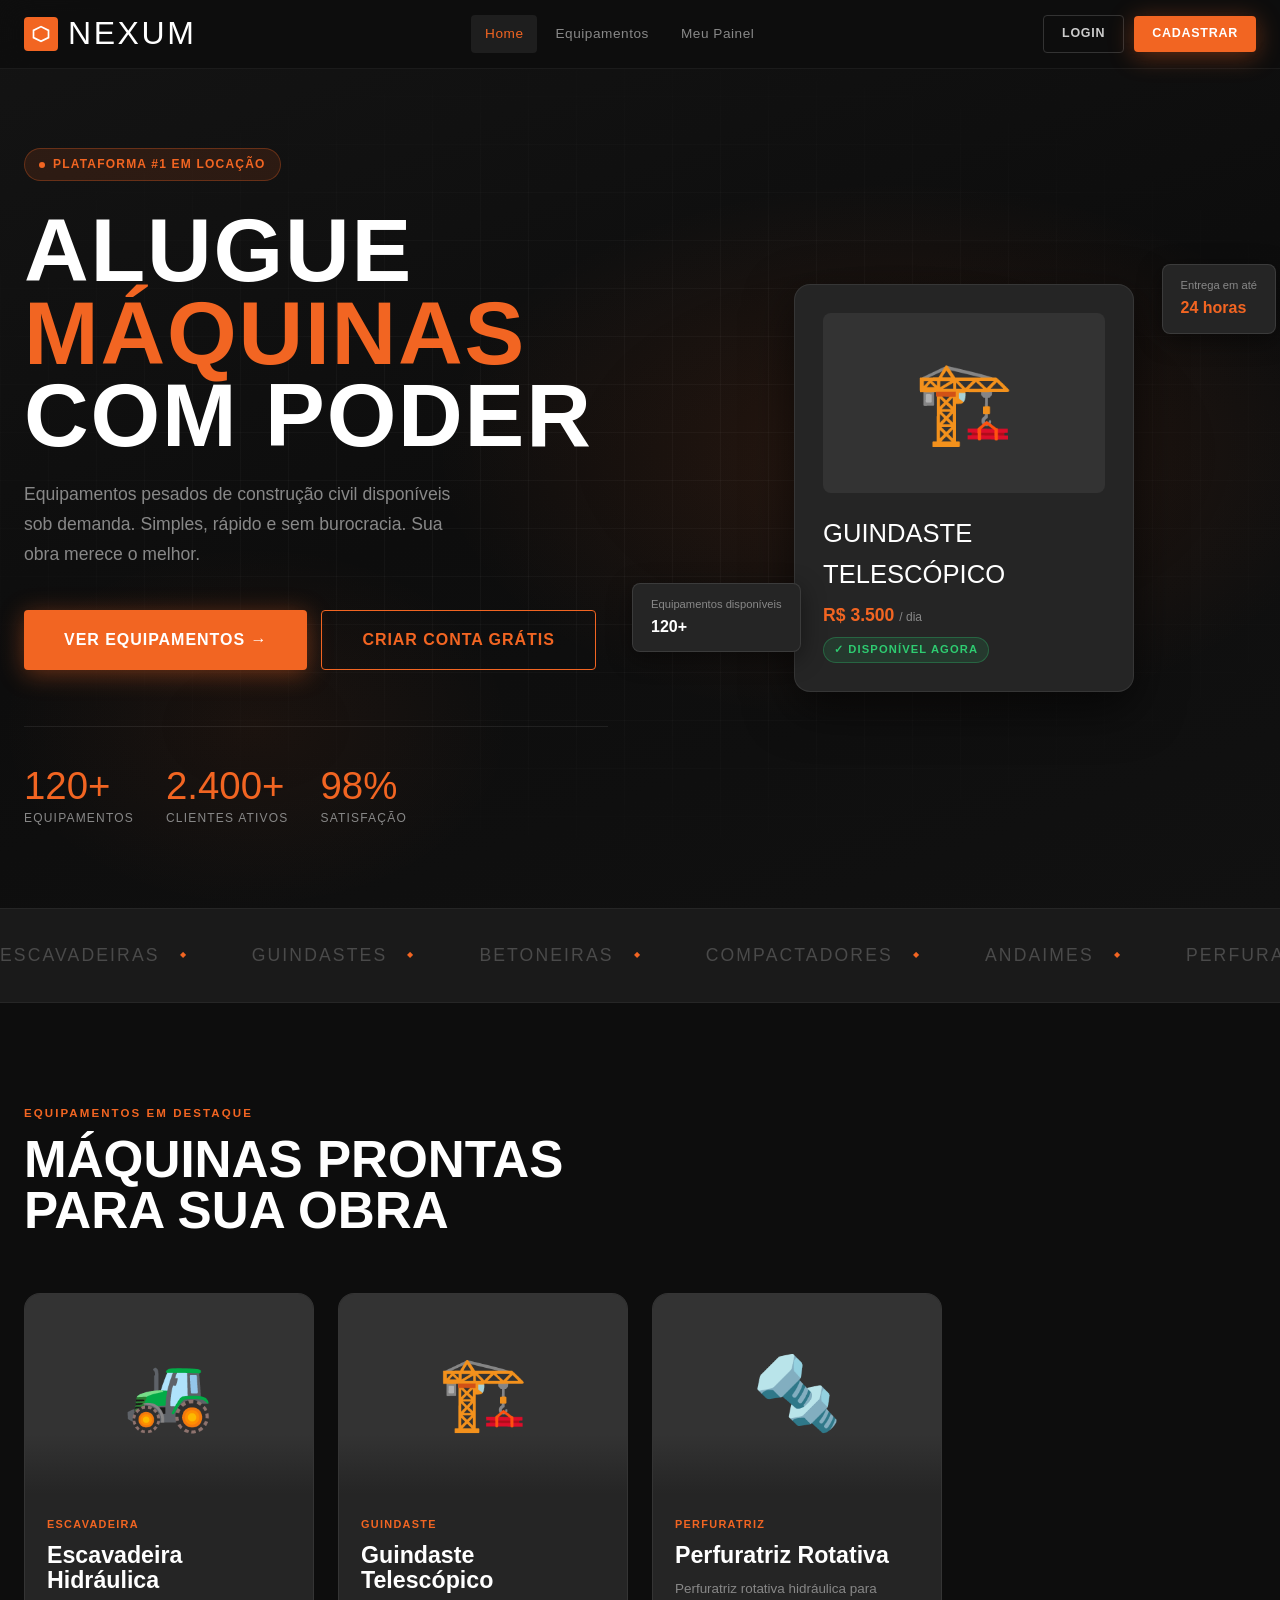
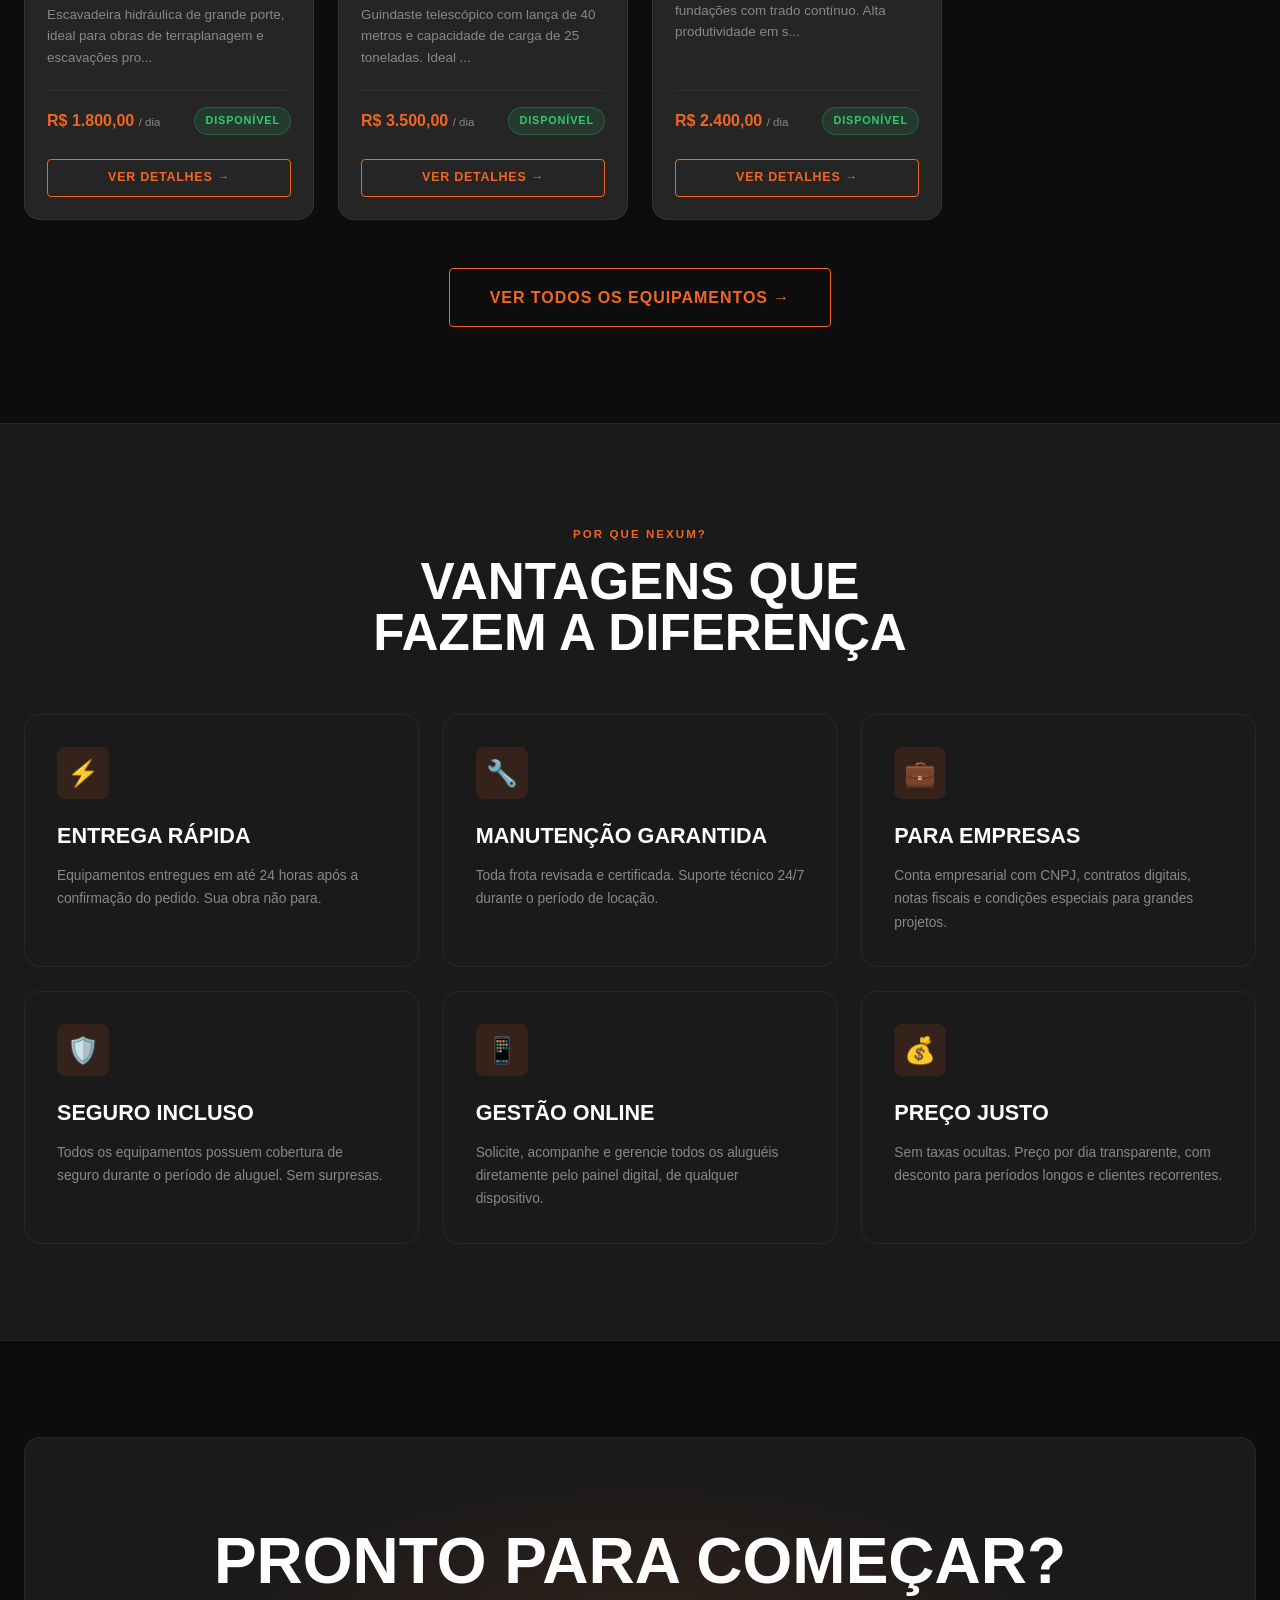
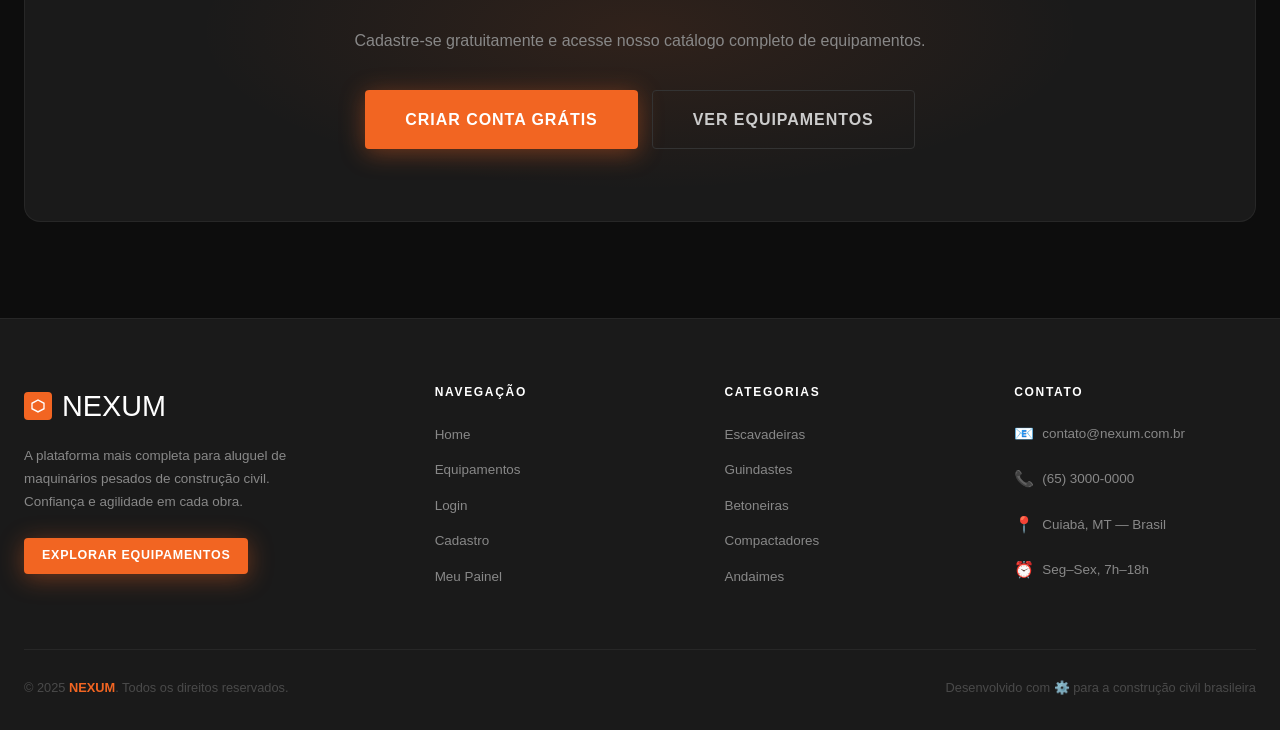
==== index.html @ 3ab2cbad "Primeiro commit" ====
<!DOCTYPE html>
<html lang="pt-BR">
<head>
  <meta charset="UTF-8" />
  <meta name="viewport" content="width=device-width, initial-scale=1.0" />
  <title>Nexum — Aluguel de Maquinários para Construção</title>
  <meta name="description" content="Alugue os melhores equipamentos para construção civil com facilidade e segurança. Escavadeiras, guindastes, betoneiras e muito mais." />
  <link rel="stylesheet" href="style.css" />
  <link rel="icon" href="data:image/svg+xml,<svg xmlns='http://www.w3.org/2000/svg' viewBox='0 0 100 100'><text y='.9em' font-size='90'>⚙️</text></svg>" />
</head>
<body>

  <!-- LOADING -->
  <div id="loading">
    <div class="loading-logo">NEXUM</div>
    <div class="loading-bar"><div class="loading-bar-fill"></div></div>
  </div>

  <!-- NAVBAR -->
  <nav id="navbar">
    <div class="container">
      <div class="nav-inner">
        <a href="index.html" class="nav-logo">
          <div class="logo-icon">
            <svg viewBox="0 0 24 24"><path d="M12 2L2 7v10l10 5 10-5V7L12 2zm0 2.18L20 8.5v7l-8 4-8-4v-7l8-4.32z"/></svg>
          </div>
          NEXUM
        </a>

        <div class="nav-links">
          <a href="index.html" class="active">Home</a>
          <a href="equipamentos.html">Equipamentos</a>
          <a href="painel.html">Meu Painel</a>
        </div>

        <div class="nav-actions">
          <!-- Preenchido pelo JS -->
        </div>

        <button class="nav-hamburger" aria-label="Menu">
          <span></span><span></span><span></span>
        </button>
      </div>
    </div>

    <nav class="nav-mobile">
      <a href="index.html">Home</a>
      <a href="equipamentos.html">Equipamentos</a>
      <a href="painel.html">Meu Painel</a>
      <a href="login.html">Login</a>
      <a href="cadastro.html">Cadastrar</a>
    </nav>
  </nav>

  <!-- ══════════════ HERO ══════════════ -->
  <section class="hero">
    <div class="hero-bg"></div>
    <div class="container">
      <div class="hero-content">

        <div class="hero-text">
          <div class="hero-badge">
            <span class="dot"></span>
            Plataforma #1 em Locação
          </div>

          <h1 class="hero-title">
            ALUGUE
            <span class="accent">MÁQUINAS</span>
            COM PODER
          </h1>

          <p class="hero-sub">
            Equipamentos pesados de construção civil disponíveis sob demanda.
            Simples, rápido e sem burocracia. Sua obra merece o melhor.
          </p>

          <div class="hero-actions">
            <a href="equipamentos.html" class="btn btn-primary btn-lg">
              Ver Equipamentos →
            </a>
            <a href="cadastro.html" class="btn btn-outline btn-lg">
              Criar Conta Grátis
            </a>
          </div>

          <div class="hero-stats">
            <div class="hero-stat">
              <div class="num"><span data-count="120" data-suffix="+">0+</span></div>
              <div class="label">Equipamentos</div>
            </div>
            <div class="hero-stat">
              <div class="num"><span data-count="2400" data-suffix="+">0+</span></div>
              <div class="label">Clientes Ativos</div>
            </div>
            <div class="hero-stat">
              <div class="num"><span data-count="98" data-suffix="%">0%</span></div>
              <div class="label">Satisfação</div>
            </div>
          </div>
        </div>

        <!-- Card visual -->
        <div class="hero-visual">
          <div class="hero-machine-card">
            <div class="card-img">🏗️</div>
            <div class="card-name">GUINDASTE TELESCÓPICO</div>
            <div class="card-price">R$ 3.500 <span style="font-size:.75rem;color:var(--gray-400);font-weight:400">/ dia</span></div>
            <span class="card-badge">✓ Disponível Agora</span>
          </div>

          <div class="hero-float hero-float-1">
            <div class="float-label">Entrega em até</div>
            <div class="float-val orange">24 horas</div>
          </div>

          <div class="hero-float hero-float-2">
            <div class="float-label">Equipamentos disponíveis</div>
            <div class="float-val">120+</div>
          </div>
        </div>

      </div>
    </div>
  </section>

  <!-- ══════════════ MARQUEE ══════════════ -->
  <div class="marquee-section">
    <div class="marquee-track">
      <span class="marquee-item">ESCAVADEIRAS</span>
      <span class="marquee-item">GUINDASTES</span>
      <span class="marquee-item">BETONEIRAS</span>
      <span class="marquee-item">COMPACTADORES</span>
      <span class="marquee-item">ANDAIMES</span>
      <span class="marquee-item">PERFURATRIZ</span>
      <span class="marquee-item">MINICARREGADEIRAS</span>
      <span class="marquee-item">ROLO COMPACTADOR</span>
      <!-- Duplicado para loop contínuo -->
      <span class="marquee-item">ESCAVADEIRAS</span>
      <span class="marquee-item">GUINDASTES</span>
      <span class="marquee-item">BETONEIRAS</span>
      <span class="marquee-item">COMPACTADORES</span>
      <span class="marquee-item">ANDAIMES</span>
      <span class="marquee-item">PERFURATRIZ</span>
      <span class="marquee-item">MINICARREGADEIRAS</span>
      <span class="marquee-item">ROLO COMPACTADOR</span>
    </div>
  </div>

  <!-- ══════════════ DESTAQUES ══════════════ -->
  <section class="section">
    <div class="container">
      <div class="section-header reveal">
        <span class="section-label">Equipamentos em Destaque</span>
        <h2 class="section-title">MÁQUINAS PRONTAS <br>PARA SUA OBRA</h2>
      </div>

      <div class="equip-grid" id="destaque-grid">
        <!-- Preenchido pelo JS -->
      </div>

      <div style="text-align:center; margin-top:48px;" class="reveal">
        <a href="equipamentos.html" class="btn btn-outline btn-lg">
          Ver Todos os Equipamentos →
        </a>
      </div>
    </div>
  </section>

  <!-- ══════════════ FEATURES ══════════════ -->
  <section class="section" style="background:var(--gray-900); border-top:1px solid rgba(255,255,255,0.05); border-bottom:1px solid rgba(255,255,255,0.05);">
    <div class="container">
      <div class="section-header text-center reveal">
        <span class="section-label">Por que Nexum?</span>
        <h2 class="section-title">VANTAGENS QUE <br>FAZEM A DIFERENÇA</h2>
      </div>

      <div class="features-grid">
        <div class="feature-card reveal reveal-delay-1">
          <div class="feature-icon">⚡</div>
          <h3 class="feature-title">ENTREGA RÁPIDA</h3>
          <p class="feature-desc">Equipamentos entregues em até 24 horas após a confirmação do pedido. Sua obra não para.</p>
        </div>
        <div class="feature-card reveal reveal-delay-2">
          <div class="feature-icon">🔧</div>
          <h3 class="feature-title">MANUTENÇÃO GARANTIDA</h3>
          <p class="feature-desc">Toda frota revisada e certificada. Suporte técnico 24/7 durante o período de locação.</p>
        </div>
        <div class="feature-card reveal reveal-delay-3">
          <div class="feature-icon">💼</div>
          <h3 class="feature-title">PARA EMPRESAS</h3>
          <p class="feature-desc">Conta empresarial com CNPJ, contratos digitais, notas fiscais e condições especiais para grandes projetos.</p>
        </div>
        <div class="feature-card reveal reveal-delay-1">
          <div class="feature-icon">🛡️</div>
          <h3 class="feature-title">SEGURO INCLUSO</h3>
          <p class="feature-desc">Todos os equipamentos possuem cobertura de seguro durante o período de aluguel. Sem surpresas.</p>
        </div>
        <div class="feature-card reveal reveal-delay-2">
          <div class="feature-icon">📱</div>
          <h3 class="feature-title">GESTÃO ONLINE</h3>
          <p class="feature-desc">Solicite, acompanhe e gerencie todos os aluguéis diretamente pelo painel digital, de qualquer dispositivo.</p>
        </div>
        <div class="feature-card reveal reveal-delay-3">
          <div class="feature-icon">💰</div>
          <h3 class="feature-title">PREÇO JUSTO</h3>
          <p class="feature-desc">Sem taxas ocultas. Preço por dia transparente, com desconto para períodos longos e clientes recorrentes.</p>
        </div>
      </div>
    </div>
  </section>

  <!-- ══════════════ CTA ══════════════ -->
  <section class="section">
    <div class="container">
      <div class="cta-section reveal">
        <h2 class="cta-title">PRONTO PARA COMEÇAR?</h2>
        <p class="cta-sub">Cadastre-se gratuitamente e acesse nosso catálogo completo de equipamentos.</p>
        <div class="cta-actions">
          <a href="cadastro.html" class="btn btn-primary btn-lg">Criar Conta Grátis</a>
          <a href="equipamentos.html" class="btn btn-ghost btn-lg">Ver Equipamentos</a>
        </div>
      </div>
    </div>
  </section>

  <!-- ══════════════ FOOTER ══════════════ -->
  <footer>
    <div class="container">
      <div class="footer-grid">
        <div class="footer-brand">
          <div class="brand-logo">
            <div class="logo-icon" style="width:28px;height:28px;background:var(--orange);border-radius:4px;display:flex;align-items:center;justify-content:center;">
              <svg viewBox="0 0 24 24" style="width:16px;height:16px;fill:white;"><path d="M12 2L2 7v10l10 5 10-5V7L12 2zm0 2.18L20 8.5v7l-8 4-8-4v-7l8-4.32z"/></svg>
            </div>
            NEXUM
          </div>
          <p class="brand-desc">A plataforma mais completa para aluguel de maquinários pesados de construção civil. Confiança e agilidade em cada obra.</p>
          <a href="equipamentos.html" class="btn btn-primary btn-sm">Explorar Equipamentos</a>
        </div>

        <div class="footer-col">
          <h4>Navegação</h4>
          <ul>
            <li><a href="index.html">Home</a></li>
            <li><a href="equipamentos.html">Equipamentos</a></li>
            <li><a href="login.html">Login</a></li>
            <li><a href="cadastro.html">Cadastro</a></li>
            <li><a href="painel.html">Meu Painel</a></li>
          </ul>
        </div>

        <div class="footer-col">
          <h4>Categorias</h4>
          <ul>
            <li><a href="equipamentos.html?cat=escavadeira">Escavadeiras</a></li>
            <li><a href="equipamentos.html?cat=guindaste">Guindastes</a></li>
            <li><a href="equipamentos.html?cat=betoneira">Betoneiras</a></li>
            <li><a href="equipamentos.html?cat=compactador">Compactadores</a></li>
            <li><a href="equipamentos.html?cat=andaime">Andaimes</a></li>
          </ul>
        </div>

        <div class="footer-col">
          <h4>Contato</h4>
          <ul class="footer-contact">
            <li><span>📧</span> contato@nexum.com.br</li>
            <li><span>📞</span> (65) 3000-0000</li>
            <li><span>📍</span> Cuiabá, MT — Brasil</li>
            <li><span>⏰</span> Seg–Sex, 7h–18h</li>
          </ul>
        </div>
      </div>

      <div class="footer-bottom">
        <p class="footer-copy">
          © 2025 <strong>NEXUM</strong>. Todos os direitos reservados.
        </p>
        <p class="footer-copy">
          Desenvolvido com ⚙️ para a construção civil brasileira
        </p>
      </div>
    </div>
  </footer>

  <script src="script.js"></script>
</body>
</html>
---- style.css ----
/* ============================================
   NEXUM - Aluguel de Maquinários
   style.css - Estilos globais
   ============================================ */

/* ---------- VARIÁVEIS & RESET ---------- */
:root {
  --orange:    #F26522;
  --orange-dk: #C84E12;
  --orange-lt: #FF8C42;
  --black:     #0D0D0D;
  --gray-900:  #1A1A1A;
  --gray-800:  #252525;
  --gray-700:  #333333;
  --gray-600:  #4A4A4A;
  --gray-400:  #888888;
  --gray-200:  #CCCCCC;
  --gray-100:  #F0F0F0;
  --white:     #FFFFFF;
  --success:   #2ECC71;
  --error:     #E74C3C;

  --ff-display: 'Bebas Neue', 'Impact', sans-serif;
  --ff-body:    'DM Sans', 'Segoe UI', sans-serif;
  --ff-mono:    'DM Mono', monospace;

  --radius-sm:  4px;
  --radius-md:  8px;
  --radius-lg:  16px;

  --shadow-sm: 0 2px 8px rgba(0,0,0,0.3);
  --shadow-md: 0 6px 24px rgba(0,0,0,0.45);
  --shadow-lg: 0 16px 48px rgba(0,0,0,0.6);
  --shadow-orange: 0 4px 24px rgba(242,101,34,0.4);

  --transition: 0.25s cubic-bezier(0.4,0,0.2,1);
  --max-width: 1280px;
}

*, *::before, *::after { box-sizing: border-box; margin: 0; padding: 0; }

html { scroll-behavior: smooth; font-size: 16px; }

body {
  font-family: var(--ff-body);
  background: var(--black);
  color: var(--gray-200);
  line-height: 1.6;
  overflow-x: hidden;
}

/* Google Fonts via @import */
@import url('https://fonts.googleapis.com/css2?family=Bebas+Neue&family=DM+Sans:wght@300;400;500;600;700&family=DM+Mono:wght@400;500&display=swap');

a { color: inherit; text-decoration: none; }
img { max-width: 100%; display: block; }
button { cursor: pointer; border: none; background: none; font-family: var(--ff-body); }
input, select, textarea { font-family: var(--ff-body); }
ul { list-style: none; }

/* ---------- UTILITÁRIOS ---------- */
.container {
  width: 100%;
  max-width: var(--max-width);
  margin: 0 auto;
  padding: 0 24px;
}

.sr-only {
  position: absolute; width: 1px; height: 1px;
  padding: 0; margin: -1px; overflow: hidden;
  clip: rect(0,0,0,0); white-space: nowrap; border: 0;
}

.text-orange { color: var(--orange); }
.text-center { text-align: center; }
.mt-auto { margin-top: auto; }

/* ---------- TIPOGRAFIA ---------- */
.display-title {
  font-family: var(--ff-display);
  letter-spacing: 0.02em;
  line-height: 1;
}

.section-label {
  font-size: 0.72rem;
  font-weight: 600;
  letter-spacing: 0.18em;
  text-transform: uppercase;
  color: var(--orange);
}

/* ---------- BOTÕES ---------- */
.btn {
  display: inline-flex;
  align-items: center;
  gap: 8px;
  padding: 12px 28px;
  border-radius: var(--radius-sm);
  font-size: 0.875rem;
  font-weight: 600;
  letter-spacing: 0.06em;
  text-transform: uppercase;
  transition: var(--transition);
  white-space: nowrap;
  position: relative;
  overflow: hidden;
}

.btn::after {
  content: '';
  position: absolute;
  inset: 0;
  background: rgba(255,255,255,0.08);
  opacity: 0;
  transition: opacity var(--transition);
}

.btn:hover::after { opacity: 1; }

.btn-primary {
  background: var(--orange);
  color: var(--white);
  box-shadow: var(--shadow-orange);
}
.btn-primary:hover {
  background: var(--orange-lt);
  transform: translateY(-2px);
  box-shadow: 0 8px 32px rgba(242,101,34,0.55);
}
.btn-primary:active { transform: translateY(0); }

.btn-outline {
  border: 1.5px solid var(--orange);
  color: var(--orange);
  background: transparent;
}
.btn-outline:hover {
  background: rgba(242,101,34,0.12);
  transform: translateY(-2px);
}

.btn-ghost {
  color: var(--gray-200);
  border: 1.5px solid var(--gray-700);
}
.btn-ghost:hover { border-color: var(--gray-400); color: var(--white); }

.btn-sm { padding: 8px 18px; font-size: 0.78rem; }
.btn-lg { padding: 16px 40px; font-size: 1rem; }

.btn-full { width: 100%; justify-content: center; }

/* ---------- HEADER / NAVBAR ---------- */
#navbar {
  position: fixed;
  top: 0; left: 0; right: 0;
  z-index: 1000;
  background: rgba(13,13,13,0.85);
  backdrop-filter: blur(16px);
  -webkit-backdrop-filter: blur(16px);
  border-bottom: 1px solid rgba(255,255,255,0.06);
  transition: background var(--transition), box-shadow var(--transition);
}

#navbar.scrolled {
  background: rgba(13,13,13,0.97);
  box-shadow: 0 4px 32px rgba(0,0,0,0.6);
}

.nav-inner {
  display: flex;
  align-items: center;
  justify-content: space-between;
  height: 68px;
}

.nav-logo {
  display: flex;
  align-items: center;
  gap: 10px;
  font-family: var(--ff-display);
  font-size: 2rem;
  letter-spacing: 0.08em;
  color: var(--white);
}

.nav-logo .logo-icon {
  width: 34px;
  height: 34px;
  background: var(--orange);
  border-radius: 4px;
  display: flex;
  align-items: center;
  justify-content: center;
}

.nav-logo .logo-icon svg { width: 20px; height: 20px; fill: var(--white); }

.nav-links {
  display: flex;
  align-items: center;
  gap: 4px;
}

.nav-links a {
  padding: 8px 14px;
  border-radius: var(--radius-sm);
  font-size: 0.85rem;
  font-weight: 500;
  color: var(--gray-400);
  letter-spacing: 0.04em;
  transition: color var(--transition), background var(--transition);
}

.nav-links a:hover, .nav-links a.active {
  color: var(--white);
  background: rgba(255,255,255,0.07);
}

.nav-links a.active { color: var(--orange); }

.nav-actions {
  display: flex;
  align-items: center;
  gap: 10px;
}

.nav-user {
  display: flex;
  align-items: center;
  gap: 12px;
}

.nav-avatar {
  width: 36px;
  height: 36px;
  border-radius: 50%;
  background: var(--orange);
  color: var(--white);
  font-weight: 700;
  font-size: 0.85rem;
  display: flex;
  align-items: center;
  justify-content: center;
}

/* Hamburger */
.nav-hamburger {
  display: none;
  flex-direction: column;
  gap: 5px;
  padding: 8px;
  cursor: pointer;
  background: none;
  border: none;
}

.nav-hamburger span {
  display: block;
  width: 24px;
  height: 2px;
  background: var(--white);
  border-radius: 2px;
  transition: var(--transition);
}

.nav-hamburger.open span:nth-child(1) { transform: translateY(7px) rotate(45deg); }
.nav-hamburger.open span:nth-child(2) { opacity: 0; }
.nav-hamburger.open span:nth-child(3) { transform: translateY(-7px) rotate(-45deg); }

/* Mobile menu */
.nav-mobile {
  display: none;
  flex-direction: column;
  background: var(--gray-900);
  border-top: 1px solid rgba(255,255,255,0.06);
  padding: 16px 24px;
  gap: 4px;
}

.nav-mobile.open { display: flex; }
.nav-mobile a { padding: 12px 0; font-size: 1rem; color: var(--gray-200); border-bottom: 1px solid rgba(255,255,255,0.05); }
.nav-mobile a:last-child { border-bottom: none; }

/* ---------- HERO / BANNER ---------- */
.hero {
  min-height: 100vh;
  display: flex;
  align-items: center;
  position: relative;
  overflow: hidden;
  padding-top: 68px;
}

.hero-bg {
  position: absolute;
  inset: 0;
  background:
    radial-gradient(ellipse 60% 50% at 70% 50%, rgba(242,101,34,0.12) 0%, transparent 60%),
    radial-gradient(ellipse 40% 40% at 20% 80%, rgba(242,101,34,0.06) 0%, transparent 50%),
    linear-gradient(160deg, #141414 0%, #0D0D0D 50%, #111111 100%);
}

/* Grid texture */
.hero-bg::before {
  content: '';
  position: absolute;
  inset: 0;
  background-image:
    linear-gradient(rgba(255,255,255,0.03) 1px, transparent 1px),
    linear-gradient(90deg, rgba(255,255,255,0.03) 1px, transparent 1px);
  background-size: 48px 48px;
  mask-image: radial-gradient(ellipse 80% 60% at 50% 50%, black 30%, transparent 80%);
}

.hero-content {
  position: relative;
  z-index: 1;
  display: grid;
  grid-template-columns: 1fr 1fr;
  gap: 64px;
  align-items: center;
  padding: 80px 0;
}

.hero-text { }

.hero-badge {
  display: inline-flex;
  align-items: center;
  gap: 8px;
  background: rgba(242,101,34,0.12);
  border: 1px solid rgba(242,101,34,0.3);
  border-radius: 100px;
  padding: 6px 14px;
  font-size: 0.75rem;
  font-weight: 600;
  color: var(--orange);
  letter-spacing: 0.1em;
  text-transform: uppercase;
  margin-bottom: 28px;
  animation: fadeInUp 0.6s ease both;
}

.hero-badge .dot {
  width: 6px; height: 6px;
  border-radius: 50%;
  background: var(--orange);
  animation: pulse 2s ease-in-out infinite;
}

@keyframes pulse {
  0%, 100% { opacity: 1; transform: scale(1); }
  50% { opacity: 0.5; transform: scale(1.3); }
}

.hero-title {
  font-family: var(--ff-display);
  font-size: clamp(3.5rem, 7vw, 6.5rem);
  line-height: 0.92;
  letter-spacing: 0.02em;
  color: var(--white);
  margin-bottom: 24px;
  animation: fadeInUp 0.6s 0.1s ease both;
}

.hero-title .accent {
  color: var(--orange);
  display: block;
}

.hero-sub {
  font-size: 1.1rem;
  color: var(--gray-400);
  max-width: 440px;
  margin-bottom: 40px;
  line-height: 1.7;
  animation: fadeInUp 0.6s 0.2s ease both;
}

.hero-actions {
  display: flex;
  gap: 14px;
  flex-wrap: wrap;
  animation: fadeInUp 0.6s 0.3s ease both;
}

.hero-stats {
  display: flex;
  gap: 32px;
  margin-top: 56px;
  padding-top: 40px;
  border-top: 1px solid rgba(255,255,255,0.08);
  animation: fadeInUp 0.6s 0.4s ease both;
}

.hero-stat .num {
  font-family: var(--ff-display);
  font-size: 2.4rem;
  color: var(--white);
  line-height: 1;
}

.hero-stat .num span { color: var(--orange); }

.hero-stat .label {
  font-size: 0.75rem;
  color: var(--gray-400);
  text-transform: uppercase;
  letter-spacing: 0.1em;
  margin-top: 4px;
}

/* Hero visual */
.hero-visual {
  position: relative;
  display: flex;
  align-items: center;
  justify-content: center;
  animation: fadeInRight 0.8s 0.2s ease both;
}

.hero-machine-card {
  background: var(--gray-800);
  border: 1px solid rgba(255,255,255,0.08);
  border-radius: var(--radius-lg);
  padding: 28px;
  width: 340px;
  box-shadow: var(--shadow-lg);
  position: relative;
  z-index: 2;
}

.hero-machine-card .card-img {
  width: 100%;
  height: 180px;
  object-fit: cover;
  border-radius: var(--radius-md);
  background: var(--gray-700);
  display: flex;
  align-items: center;
  justify-content: center;
  font-size: 5rem;
  margin-bottom: 20px;
  overflow: hidden;
}

.hero-machine-card .card-name {
  font-family: var(--ff-display);
  font-size: 1.6rem;
  color: var(--white);
  margin-bottom: 6px;
}

.hero-machine-card .card-price {
  font-size: 1.1rem;
  color: var(--orange);
  font-weight: 700;
}

.hero-machine-card .card-badge {
  display: inline-block;
  background: rgba(46,204,113,0.12);
  color: var(--success);
  border: 1px solid rgba(46,204,113,0.3);
  font-size: 0.7rem;
  font-weight: 600;
  padding: 3px 10px;
  border-radius: 100px;
  text-transform: uppercase;
  letter-spacing: 0.1em;
  margin-top: 8px;
}

/* Floating badges */
.hero-float {
  position: absolute;
  background: var(--gray-800);
  border: 1px solid rgba(255,255,255,0.1);
  border-radius: var(--radius-md);
  padding: 12px 18px;
  box-shadow: var(--shadow-md);
  z-index: 3;
}

.hero-float-1 {
  top: -20px;
  right: -20px;
  animation: float1 3s ease-in-out infinite;
}

.hero-float-2 {
  bottom: 40px;
  left: -40px;
  animation: float2 3.5s ease-in-out infinite;
}

.hero-float .float-label { font-size: 0.7rem; color: var(--gray-400); }
.hero-float .float-val { font-size: 1rem; font-weight: 700; color: var(--white); }
.hero-float .float-val.orange { color: var(--orange); }

@keyframes float1 {
  0%, 100% { transform: translateY(0); }
  50% { transform: translateY(-10px); }
}

@keyframes float2 {
  0%, 100% { transform: translateY(0); }
  50% { transform: translateY(8px); }
}

/* ---------- SEÇÕES GERAIS ---------- */
.section {
  padding: 96px 0;
}

.section-header {
  margin-bottom: 56px;
}

.section-title {
  font-family: var(--ff-display);
  font-size: clamp(2.4rem, 4vw, 3.6rem);
  color: var(--white);
  margin-top: 10px;
  line-height: 1;
}

/* ---------- CARDS DE EQUIPAMENTO ---------- */
.equip-grid {
  display: grid;
  grid-template-columns: repeat(auto-fill, minmax(280px, 1fr));
  gap: 24px;
}

.equip-card {
  background: var(--gray-800);
  border: 1px solid rgba(255,255,255,0.07);
  border-radius: var(--radius-lg);
  overflow: hidden;
  transition: transform var(--transition), box-shadow var(--transition), border-color var(--transition);
  display: flex;
  flex-direction: column;
  animation: fadeInUp 0.5s ease both;
}

.equip-card:hover {
  transform: translateY(-6px);
  box-shadow: 0 20px 48px rgba(0,0,0,0.5), 0 0 0 1px rgba(242,101,34,0.2);
  border-color: rgba(242,101,34,0.25);
}

.equip-card-img {
  width: 100%;
  height: 200px;
  background: var(--gray-700);
  display: flex;
  align-items: center;
  justify-content: center;
  font-size: 4.5rem;
  position: relative;
  overflow: hidden;
}

.equip-card-img::after {
  content: '';
  position: absolute;
  bottom: 0; left: 0; right: 0;
  height: 60px;
  background: linear-gradient(transparent, var(--gray-800));
}

.equip-card-body {
  padding: 22px;
  flex: 1;
  display: flex;
  flex-direction: column;
  gap: 10px;
}

.equip-card-category {
  font-size: 0.68rem;
  font-weight: 600;
  color: var(--orange);
  text-transform: uppercase;
  letter-spacing: 0.12em;
}

.equip-card-name {
  font-family: var(--ff-display);
  font-size: 1.45rem;
  color: var(--white);
  line-height: 1.1;
}

.equip-card-desc {
  font-size: 0.84rem;
  color: var(--gray-400);
  line-height: 1.6;
  flex: 1;
}

.equip-card-footer {
  display: flex;
  align-items: center;
  justify-content: space-between;
  margin-top: 12px;
  padding-top: 16px;
  border-top: 1px solid rgba(255,255,255,0.06);
}

.equip-card-price {
  font-size: 1rem;
  font-weight: 700;
  color: var(--orange);
}

.equip-card-price small {
  font-size: 0.72rem;
  color: var(--gray-400);
  font-weight: 400;
}

.status-badge {
  font-size: 0.68rem;
  font-weight: 600;
  padding: 4px 10px;
  border-radius: 100px;
  text-transform: uppercase;
  letter-spacing: 0.08em;
}

.status-available {
  background: rgba(46,204,113,0.12);
  color: var(--success);
  border: 1px solid rgba(46,204,113,0.25);
}

.status-unavailable {
  background: rgba(231,76,60,0.12);
  color: var(--error);
  border: 1px solid rgba(231,76,60,0.25);
}

/* ---------- FILTROS ---------- */
.filters {
  display: flex;
  gap: 10px;
  flex-wrap: wrap;
  margin-bottom: 40px;
}

.filter-btn {
  padding: 8px 18px;
  border-radius: 100px;
  font-size: 0.8rem;
  font-weight: 500;
  border: 1.5px solid rgba(255,255,255,0.1);
  color: var(--gray-400);
  background: transparent;
  transition: var(--transition);
  letter-spacing: 0.05em;
}

.filter-btn:hover { border-color: var(--orange); color: var(--orange); }
.filter-btn.active {
  background: var(--orange);
  border-color: var(--orange);
  color: var(--white);
}

/* ---------- BUSCA ---------- */
.search-bar {
  display: flex;
  gap: 12px;
  margin-bottom: 32px;
}

.search-input {
  flex: 1;
  background: var(--gray-800);
  border: 1.5px solid rgba(255,255,255,0.08);
  border-radius: var(--radius-sm);
  padding: 12px 18px;
  color: var(--white);
  font-size: 0.9rem;
  transition: border-color var(--transition);
  outline: none;
}

.search-input::placeholder { color: var(--gray-600); }
.search-input:focus { border-color: var(--orange); }

/* ---------- FORMS ---------- */
.form-page {
  min-height: 100vh;
  display: flex;
  align-items: center;
  justify-content: center;
  padding: 100px 24px 60px;
  position: relative;
}

.form-page::before {
  content: '';
  position: fixed;
  inset: 0;
  background:
    radial-gradient(ellipse 50% 60% at 10% 50%, rgba(242,101,34,0.08) 0%, transparent 55%),
    linear-gradient(160deg, #111 0%, #0D0D0D 100%);
}

.form-box {
  background: var(--gray-900);
  border: 1px solid rgba(255,255,255,0.07);
  border-radius: var(--radius-lg);
  padding: 48px 40px;
  width: 100%;
  max-width: 480px;
  position: relative;
  z-index: 1;
  box-shadow: var(--shadow-lg);
}

.form-box-wide { max-width: 600px; }

.form-logo {
  display: flex;
  align-items: center;
  gap: 10px;
  font-family: var(--ff-display);
  font-size: 1.8rem;
  color: var(--white);
  margin-bottom: 32px;
  justify-content: center;
}

.form-logo .logo-icon {
  width: 32px; height: 32px;
  background: var(--orange);
  border-radius: 4px;
  display: flex;
  align-items: center;
  justify-content: center;
}

.form-title {
  font-family: var(--ff-display);
  font-size: 2.2rem;
  color: var(--white);
  margin-bottom: 8px;
}

.form-sub {
  font-size: 0.88rem;
  color: var(--gray-400);
  margin-bottom: 32px;
}

/* Tabs para tipo de usuário */
.form-tabs {
  display: flex;
  background: var(--gray-800);
  border-radius: var(--radius-sm);
  padding: 4px;
  margin-bottom: 32px;
}

.form-tab {
  flex: 1;
  padding: 10px;
  text-align: center;
  font-size: 0.82rem;
  font-weight: 600;
  color: var(--gray-400);
  border-radius: calc(var(--radius-sm) - 2px);
  transition: var(--transition);
  text-transform: uppercase;
  letter-spacing: 0.06em;
}

.form-tab.active {
  background: var(--orange);
  color: var(--white);
}

.form-tab:hover:not(.active) { color: var(--white); }

/* Campos */
.form-group {
  margin-bottom: 20px;
}

.form-row {
  display: grid;
  grid-template-columns: 1fr 1fr;
  gap: 16px;
}

.form-label {
  display: block;
  font-size: 0.78rem;
  font-weight: 600;
  color: var(--gray-400);
  text-transform: uppercase;
  letter-spacing: 0.1em;
  margin-bottom: 8px;
}

.form-input {
  width: 100%;
  background: var(--gray-800);
  border: 1.5px solid rgba(255,255,255,0.08);
  border-radius: var(--radius-sm);
  padding: 13px 16px;
  color: var(--white);
  font-size: 0.9rem;
  transition: border-color var(--transition), box-shadow var(--transition);
  outline: none;
}

.form-input::placeholder { color: var(--gray-600); }

.form-input:focus {
  border-color: var(--orange);
  box-shadow: 0 0 0 3px rgba(242,101,34,0.12);
}

.form-input.error { border-color: var(--error); }
.form-input.success { border-color: var(--success); }

.form-error {
  font-size: 0.75rem;
  color: var(--error);
  margin-top: 6px;
  display: none;
}

.form-error.show { display: block; }

.form-footer-text {
  text-align: center;
  font-size: 0.84rem;
  color: var(--gray-400);
  margin-top: 24px;
}

.form-footer-text a { color: var(--orange); font-weight: 600; }
.form-footer-text a:hover { text-decoration: underline; }

/* ---------- ALERT / TOAST ---------- */
.alert {
  padding: 14px 18px;
  border-radius: var(--radius-sm);
  font-size: 0.86rem;
  font-weight: 500;
  margin-bottom: 20px;
  display: none;
  align-items: center;
  gap: 10px;
}

.alert.show { display: flex; }
.alert-success { background: rgba(46,204,113,0.12); border: 1px solid rgba(46,204,113,0.3); color: var(--success); }
.alert-error { background: rgba(231,76,60,0.12); border: 1px solid rgba(231,76,60,0.3); color: var(--error); }

.toast-container {
  position: fixed;
  bottom: 24px;
  right: 24px;
  z-index: 9999;
  display: flex;
  flex-direction: column;
  gap: 10px;
}

.toast {
  background: var(--gray-800);
  border-left: 3px solid var(--orange);
  border-radius: var(--radius-sm);
  padding: 14px 20px;
  font-size: 0.86rem;
  color: var(--white);
  box-shadow: var(--shadow-md);
  animation: slideInRight 0.3s ease both;
  max-width: 320px;
}

.toast.success { border-color: var(--success); }
.toast.error { border-color: var(--error); }

@keyframes slideInRight {
  from { transform: translateX(120%); opacity: 0; }
  to { transform: translateX(0); opacity: 1; }
}

/* ---------- PÁGINA DETALHES ---------- */
.detail-page { padding-top: 120px; }

.detail-grid {
  display: grid;
  grid-template-columns: 1fr 1.1fr;
  gap: 64px;
  align-items: start;
}

.detail-img {
  width: 100%;
  aspect-ratio: 4/3;
  background: var(--gray-800);
  border-radius: var(--radius-lg);
  display: flex;
  align-items: center;
  justify-content: center;
  font-size: 8rem;
  border: 1px solid rgba(255,255,255,0.07);
  overflow: hidden;
}

.detail-info { }

.detail-category {
  font-size: 0.72rem;
  font-weight: 600;
  color: var(--orange);
  text-transform: uppercase;
  letter-spacing: 0.14em;
  margin-bottom: 12px;
}

.detail-name {
  font-family: var(--ff-display);
  font-size: clamp(2.2rem, 4vw, 3.2rem);
  color: var(--white);
  line-height: 1;
  margin-bottom: 20px;
}

.detail-price {
  font-size: 2.2rem;
  font-weight: 800;
  color: var(--orange);
  margin-bottom: 6px;
}

.detail-price small { font-size: 1rem; color: var(--gray-400); font-weight: 400; }

.detail-specs {
  display: grid;
  grid-template-columns: 1fr 1fr;
  gap: 14px;
  margin: 28px 0;
}

.spec-item {
  background: var(--gray-800);
  border: 1px solid rgba(255,255,255,0.06);
  border-radius: var(--radius-md);
  padding: 16px;
}

.spec-item .spec-label { font-size: 0.7rem; color: var(--gray-400); text-transform: uppercase; letter-spacing: 0.1em; }
.spec-item .spec-val { font-size: 1rem; font-weight: 600; color: var(--white); margin-top: 4px; }

.detail-desc {
  color: var(--gray-400);
  line-height: 1.75;
  margin-bottom: 28px;
  font-size: 0.95rem;
}

.detail-actions { display: flex; gap: 14px; flex-wrap: wrap; }

/* ---------- PAINEL DO USUÁRIO ---------- */
.dashboard-page { padding-top: 100px; }

.dashboard-grid {
  display: grid;
  grid-template-columns: 260px 1fr;
  gap: 32px;
  align-items: start;
}

.dashboard-sidebar {
  background: var(--gray-900);
  border: 1px solid rgba(255,255,255,0.07);
  border-radius: var(--radius-lg);
  padding: 28px;
  position: sticky;
  top: 90px;
}

.dash-avatar {
  width: 64px; height: 64px;
  border-radius: 50%;
  background: var(--orange);
  color: var(--white);
  font-size: 1.5rem;
  font-weight: 700;
  display: flex;
  align-items: center;
  justify-content: center;
  margin-bottom: 16px;
}

.dash-name { font-size: 1.1rem; font-weight: 700; color: var(--white); margin-bottom: 4px; }
.dash-email { font-size: 0.8rem; color: var(--gray-400); margin-bottom: 24px; }
.dash-type {
  display: inline-block;
  background: rgba(242,101,34,0.12);
  color: var(--orange);
  border: 1px solid rgba(242,101,34,0.25);
  font-size: 0.68rem;
  font-weight: 600;
  padding: 4px 10px;
  border-radius: 100px;
  text-transform: uppercase;
  letter-spacing: 0.1em;
  margin-bottom: 28px;
}

.dash-nav { display: flex; flex-direction: column; gap: 4px; }

.dash-nav-item {
  padding: 10px 14px;
  border-radius: var(--radius-sm);
  font-size: 0.85rem;
  color: var(--gray-400);
  cursor: pointer;
  transition: var(--transition);
  display: flex;
  align-items: center;
  gap: 10px;
}

.dash-nav-item:hover, .dash-nav-item.active {
  background: rgba(255,255,255,0.06);
  color: var(--white);
}

.dash-nav-item.active { color: var(--orange); }

.dashboard-main { }

.dash-section { display: none; }
.dash-section.active { display: block; }

.dash-section-title {
  font-family: var(--ff-display);
  font-size: 1.8rem;
  color: var(--white);
  margin-bottom: 24px;
}

.rental-card {
  background: var(--gray-800);
  border: 1px solid rgba(255,255,255,0.07);
  border-radius: var(--radius-md);
  padding: 20px;
  display: grid;
  grid-template-columns: 60px 1fr auto;
  gap: 16px;
  align-items: center;
  margin-bottom: 14px;
  transition: border-color var(--transition);
}

.rental-card:hover { border-color: rgba(242,101,34,0.2); }

.rental-icon {
  width: 56px; height: 56px;
  background: var(--gray-700);
  border-radius: var(--radius-sm);
  display: flex;
  align-items: center;
  justify-content: center;
  font-size: 1.8rem;
}

.rental-info .rental-name { font-size: 1rem; font-weight: 600; color: var(--white); margin-bottom: 4px; }
.rental-info .rental-dates { font-size: 0.78rem; color: var(--gray-400); }

.rental-status { text-align: right; }
.rental-price { font-size: 1rem; font-weight: 700; color: var(--orange); margin-bottom: 6px; }

.stats-grid {
  display: grid;
  grid-template-columns: repeat(3, 1fr);
  gap: 16px;
  margin-bottom: 32px;
}

.stat-card {
  background: var(--gray-800);
  border: 1px solid rgba(255,255,255,0.07);
  border-radius: var(--radius-md);
  padding: 22px;
}

.stat-card .stat-num {
  font-family: var(--ff-display);
  font-size: 2.2rem;
  color: var(--white);
  line-height: 1;
}

.stat-card .stat-num span { color: var(--orange); }
.stat-card .stat-label { font-size: 0.75rem; color: var(--gray-400); text-transform: uppercase; letter-spacing: 0.1em; margin-top: 6px; }

/* ---------- FEATURES SECTION ---------- */
.features-grid {
  display: grid;
  grid-template-columns: repeat(3, 1fr);
  gap: 24px;
}

.feature-card {
  background: var(--gray-900);
  border: 1px solid rgba(255,255,255,0.06);
  border-radius: var(--radius-lg);
  padding: 32px;
  transition: border-color var(--transition), transform var(--transition);
}

.feature-card:hover {
  border-color: rgba(242,101,34,0.3);
  transform: translateY(-4px);
}

.feature-icon {
  width: 52px; height: 52px;
  background: rgba(242,101,34,0.12);
  border-radius: var(--radius-md);
  display: flex;
  align-items: center;
  justify-content: center;
  font-size: 1.6rem;
  margin-bottom: 20px;
}

.feature-title {
  font-family: var(--ff-display);
  font-size: 1.35rem;
  color: var(--white);
  margin-bottom: 10px;
}

.feature-desc {
  font-size: 0.86rem;
  color: var(--gray-400);
  line-height: 1.7;
}

/* ---------- MARQUEE ---------- */
.marquee-section {
  padding: 32px 0;
  background: var(--gray-900);
  border-top: 1px solid rgba(255,255,255,0.05);
  border-bottom: 1px solid rgba(255,255,255,0.05);
  overflow: hidden;
}

.marquee-track {
  display: flex;
  gap: 64px;
  animation: marquee 20s linear infinite;
  white-space: nowrap;
}

.marquee-item {
  font-family: var(--ff-display);
  font-size: 1.1rem;
  color: var(--gray-600);
  letter-spacing: 0.12em;
  display: flex;
  align-items: center;
  gap: 20px;
  flex-shrink: 0;
}

.marquee-item::after {
  content: '◆';
  color: var(--orange);
  font-size: 0.5rem;
}

@keyframes marquee {
  from { transform: translateX(0); }
  to { transform: translateX(-50%); }
}

/* ---------- CTA SECTION ---------- */
.cta-section {
  background: var(--gray-900);
  border: 1px solid rgba(255,255,255,0.06);
  border-radius: var(--radius-lg);
  padding: 72px 64px;
  text-align: center;
  position: relative;
  overflow: hidden;
}

.cta-section::before {
  content: '';
  position: absolute;
  inset: 0;
  background: radial-gradient(ellipse 60% 70% at 50% 50%, rgba(242,101,34,0.1) 0%, transparent 60%);
}

.cta-section .cta-title {
  font-family: var(--ff-display);
  font-size: clamp(2.5rem, 5vw, 4rem);
  color: var(--white);
  margin-bottom: 16px;
  position: relative;
}

.cta-section .cta-sub {
  color: var(--gray-400);
  margin-bottom: 36px;
  font-size: 1rem;
  position: relative;
}

.cta-actions { position: relative; display: flex; gap: 14px; justify-content: center; }

/* ---------- FOOTER ---------- */
footer {
  background: var(--gray-900);
  border-top: 1px solid rgba(255,255,255,0.06);
  padding: 64px 0 32px;
}

.footer-grid {
  display: grid;
  grid-template-columns: 1.5fr 1fr 1fr 1fr;
  gap: 48px;
  margin-bottom: 56px;
}

.footer-brand .brand-logo {
  display: flex;
  align-items: center;
  gap: 10px;
  font-family: var(--ff-display);
  font-size: 1.8rem;
  color: var(--white);
  margin-bottom: 16px;
}

.footer-brand .brand-desc {
  font-size: 0.84rem;
  color: var(--gray-400);
  line-height: 1.7;
  max-width: 280px;
  margin-bottom: 24px;
}

.footer-col h4 {
  font-size: 0.75rem;
  font-weight: 700;
  color: var(--white);
  text-transform: uppercase;
  letter-spacing: 0.14em;
  margin-bottom: 18px;
}

.footer-col ul { display: flex; flex-direction: column; gap: 10px; }

.footer-col ul li a {
  font-size: 0.84rem;
  color: var(--gray-400);
  transition: color var(--transition);
}

.footer-col ul li a:hover { color: var(--orange); }

.footer-contact li {
  display: flex;
  align-items: center;
  gap: 8px;
  font-size: 0.84rem;
  color: var(--gray-400);
  margin-bottom: 10px;
}

.footer-contact li span { color: var(--orange); font-size: 1rem; }

.footer-bottom {
  border-top: 1px solid rgba(255,255,255,0.06);
  padding-top: 28px;
  display: flex;
  align-items: center;
  justify-content: space-between;
}

.footer-copy {
  font-size: 0.8rem;
  color: var(--gray-600);
}

.footer-copy strong { color: var(--orange); }

/* ---------- LOADING OVERLAY ---------- */
#loading {
  position: fixed;
  inset: 0;
  background: var(--black);
  z-index: 9998;
  display: flex;
  align-items: center;
  justify-content: center;
  flex-direction: column;
  gap: 20px;
  transition: opacity 0.4s ease, visibility 0.4s ease;
}

#loading.hidden { opacity: 0; visibility: hidden; pointer-events: none; }

.loading-logo {
  font-family: var(--ff-display);
  font-size: 3rem;
  color: var(--white);
  letter-spacing: 0.1em;
  animation: pulse 1.5s ease-in-out infinite;
}

.loading-bar {
  width: 200px;
  height: 2px;
  background: var(--gray-700);
  border-radius: 2px;
  overflow: hidden;
}

.loading-bar-fill {
  height: 100%;
  background: var(--orange);
  border-radius: 2px;
  animation: loadBar 1.2s ease-in-out forwards;
}

@keyframes loadBar {
  from { width: 0; }
  to { width: 100%; }
}

/* ---------- MODAL ---------- */
.modal-overlay {
  position: fixed;
  inset: 0;
  background: rgba(0,0,0,0.75);
  backdrop-filter: blur(8px);
  z-index: 5000;
  display: flex;
  align-items: center;
  justify-content: center;
  padding: 24px;
  opacity: 0;
  visibility: hidden;
  transition: opacity 0.3s ease, visibility 0.3s ease;
}

.modal-overlay.open { opacity: 1; visibility: visible; }

.modal {
  background: var(--gray-900);
  border: 1px solid rgba(255,255,255,0.08);
  border-radius: var(--radius-lg);
  padding: 40px;
  width: 100%;
  max-width: 480px;
  box-shadow: var(--shadow-lg);
  transform: scale(0.95);
  transition: transform 0.3s ease;
}

.modal-overlay.open .modal { transform: scale(1); }

.modal-title {
  font-family: var(--ff-display);
  font-size: 1.9rem;
  color: var(--white);
  margin-bottom: 12px;
}

.modal-sub { color: var(--gray-400); font-size: 0.88rem; margin-bottom: 28px; }

.modal-close {
  position: absolute;
  top: 16px; right: 16px;
  width: 32px; height: 32px;
  background: rgba(255,255,255,0.06);
  border-radius: 50%;
  display: flex;
  align-items: center;
  justify-content: center;
  font-size: 1.1rem;
  color: var(--gray-400);
  cursor: pointer;
  transition: var(--transition);
  position: relative;
  align-self: flex-end;
  margin-bottom: 20px;
}

.modal-close:hover { background: rgba(255,255,255,0.12); color: var(--white); }

.modal-header { display: flex; justify-content: space-between; align-items: flex-start; }

/* ---------- PAGE TRANSITIONS ---------- */
.page-enter {
  animation: pageEnter 0.4s ease both;
}

@keyframes pageEnter {
  from { opacity: 0; transform: translateY(12px); }
  to { opacity: 1; transform: translateY(0); }
}

/* ---------- ANIMAÇÕES GLOBAIS ---------- */
@keyframes fadeInUp {
  from { opacity: 0; transform: translateY(24px); }
  to { opacity: 1; transform: translateY(0); }
}

@keyframes fadeInRight {
  from { opacity: 0; transform: translateX(32px); }
  to { opacity: 1; transform: translateX(0); }
}

/* Scroll-reveal */
.reveal {
  opacity: 0;
  transform: translateY(28px);
  transition: opacity 0.6s ease, transform 0.6s ease;
}

.reveal.visible {
  opacity: 1;
  transform: translateY(0);
}

.reveal-delay-1 { transition-delay: 0.1s; }
.reveal-delay-2 { transition-delay: 0.2s; }
.reveal-delay-3 { transition-delay: 0.3s; }
.reveal-delay-4 { transition-delay: 0.4s; }

/* ---------- DIVIDER ---------- */
.divider {
  height: 1px;
  background: rgba(255,255,255,0.06);
  margin: 0;
}

/* ---------- BREADCRUMB ---------- */
.breadcrumb {
  display: flex;
  align-items: center;
  gap: 8px;
  font-size: 0.8rem;
  color: var(--gray-600);
  margin-bottom: 32px;
}

.breadcrumb a { color: var(--gray-400); }
.breadcrumb a:hover { color: var(--orange); }
.breadcrumb .sep { color: var(--gray-700); }

/* ---------- EMPTY STATE ---------- */
.empty-state {
  text-align: center;
  padding: 80px 24px;
}

.empty-state .icon { font-size: 4rem; margin-bottom: 20px; opacity: 0.4; }
.empty-state .title { font-family: var(--ff-display); font-size: 1.8rem; color: var(--gray-400); margin-bottom: 10px; }
.empty-state .desc { font-size: 0.88rem; color: var(--gray-600); }

/* ============================================
   RESPONSIVIDADE
   ============================================ */

@media (max-width: 1024px) {
  .hero-content { grid-template-columns: 1fr; gap: 48px; }
  .hero-visual { display: none; }
  .features-grid { grid-template-columns: 1fr 1fr; }
  .detail-grid { grid-template-columns: 1fr; }
  .footer-grid { grid-template-columns: 1fr 1fr; gap: 32px; }
  .dashboard-grid { grid-template-columns: 1fr; }
  .dashboard-sidebar { position: static; }
  .stats-grid { grid-template-columns: 1fr 1fr; }
  .cta-section { padding: 48px 32px; }
}

@media (max-width: 768px) {
  .nav-links, .nav-actions { display: none; }
  .nav-hamburger { display: flex; }

  .hero-stats { flex-wrap: wrap; gap: 20px; }
  .features-grid { grid-template-columns: 1fr; }
  .equip-grid { grid-template-columns: 1fr 1fr; }

  .footer-grid { grid-template-columns: 1fr; }

  .form-box { padding: 32px 24px; }
  .form-row { grid-template-columns: 1fr; }

  .detail-specs { grid-template-columns: 1fr; }

  .stats-grid { grid-template-columns: 1fr; }

  .cta-actions { flex-direction: column; align-items: center; }

  .footer-bottom { flex-direction: column; gap: 12px; text-align: center; }
}

@media (max-width: 480px) {
  .equip-grid { grid-template-columns: 1fr; }
  .hero-actions { flex-direction: column; }
  .filters { }
}
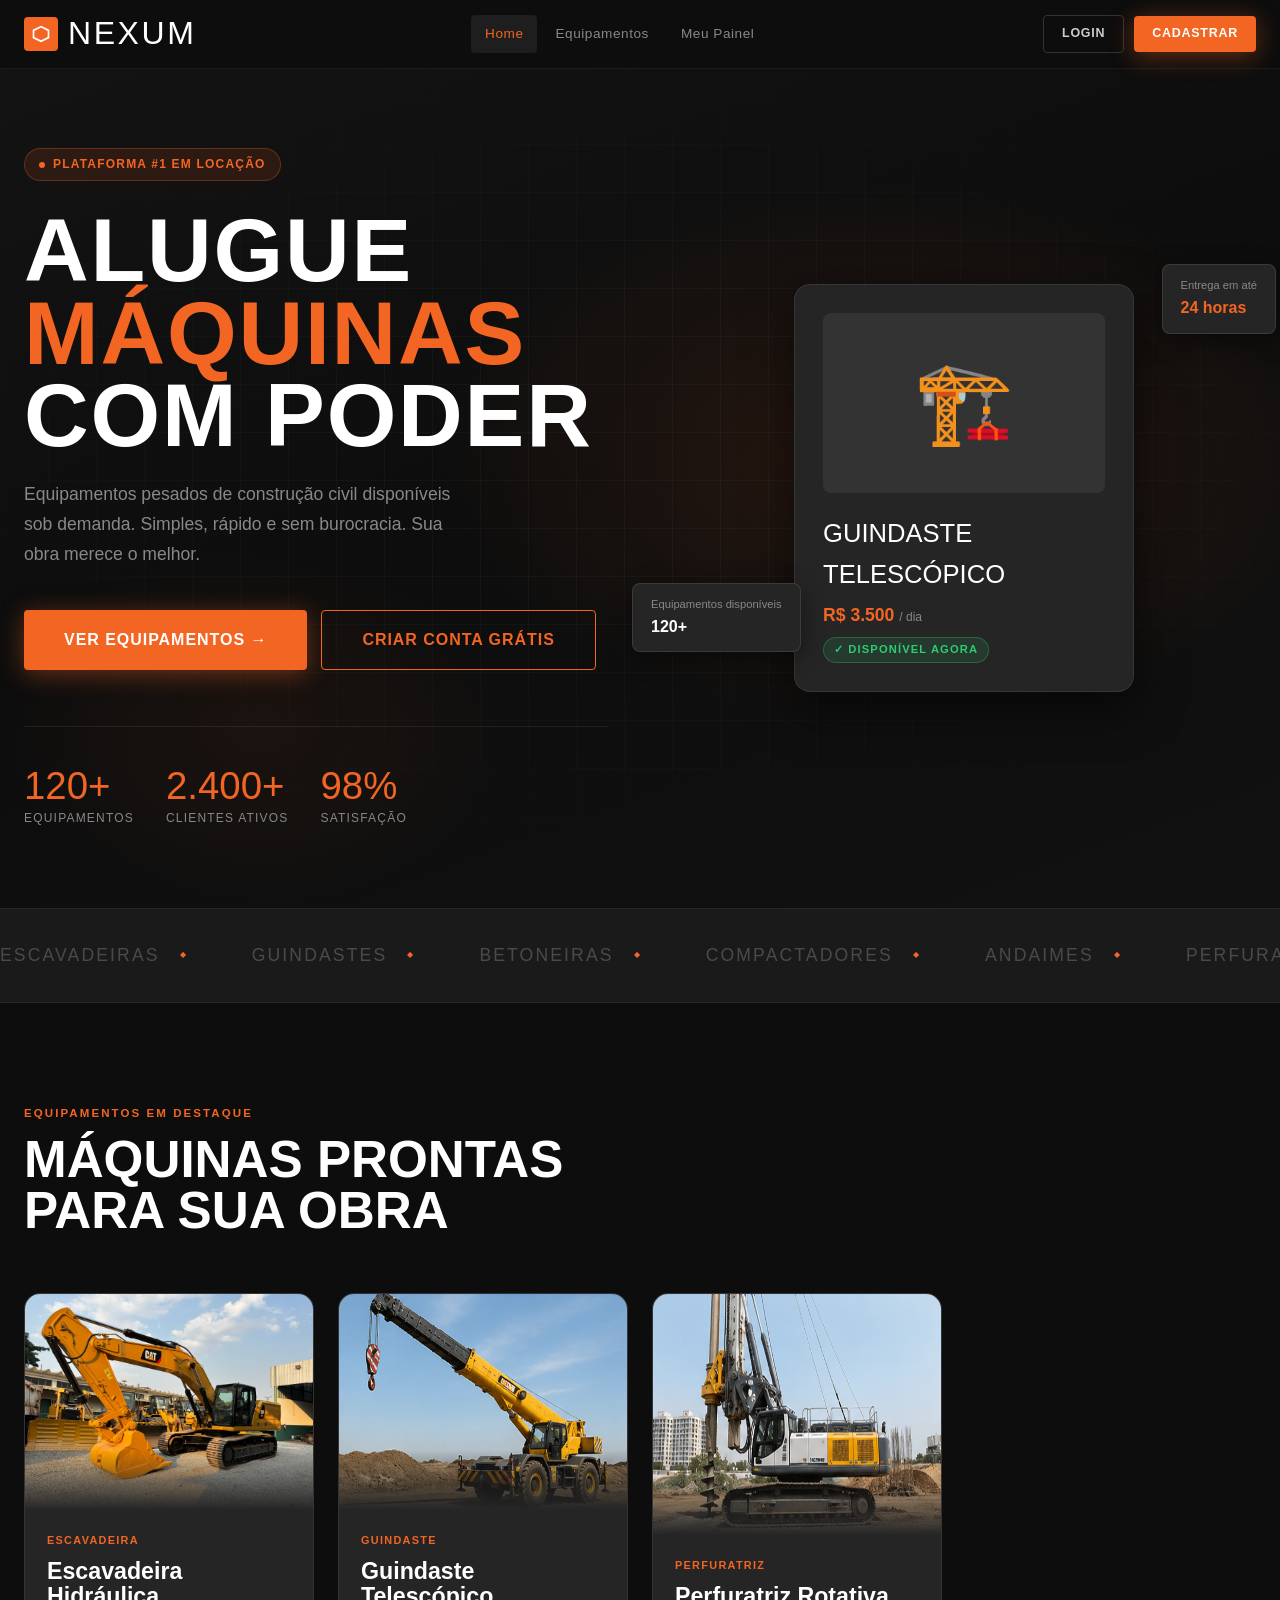
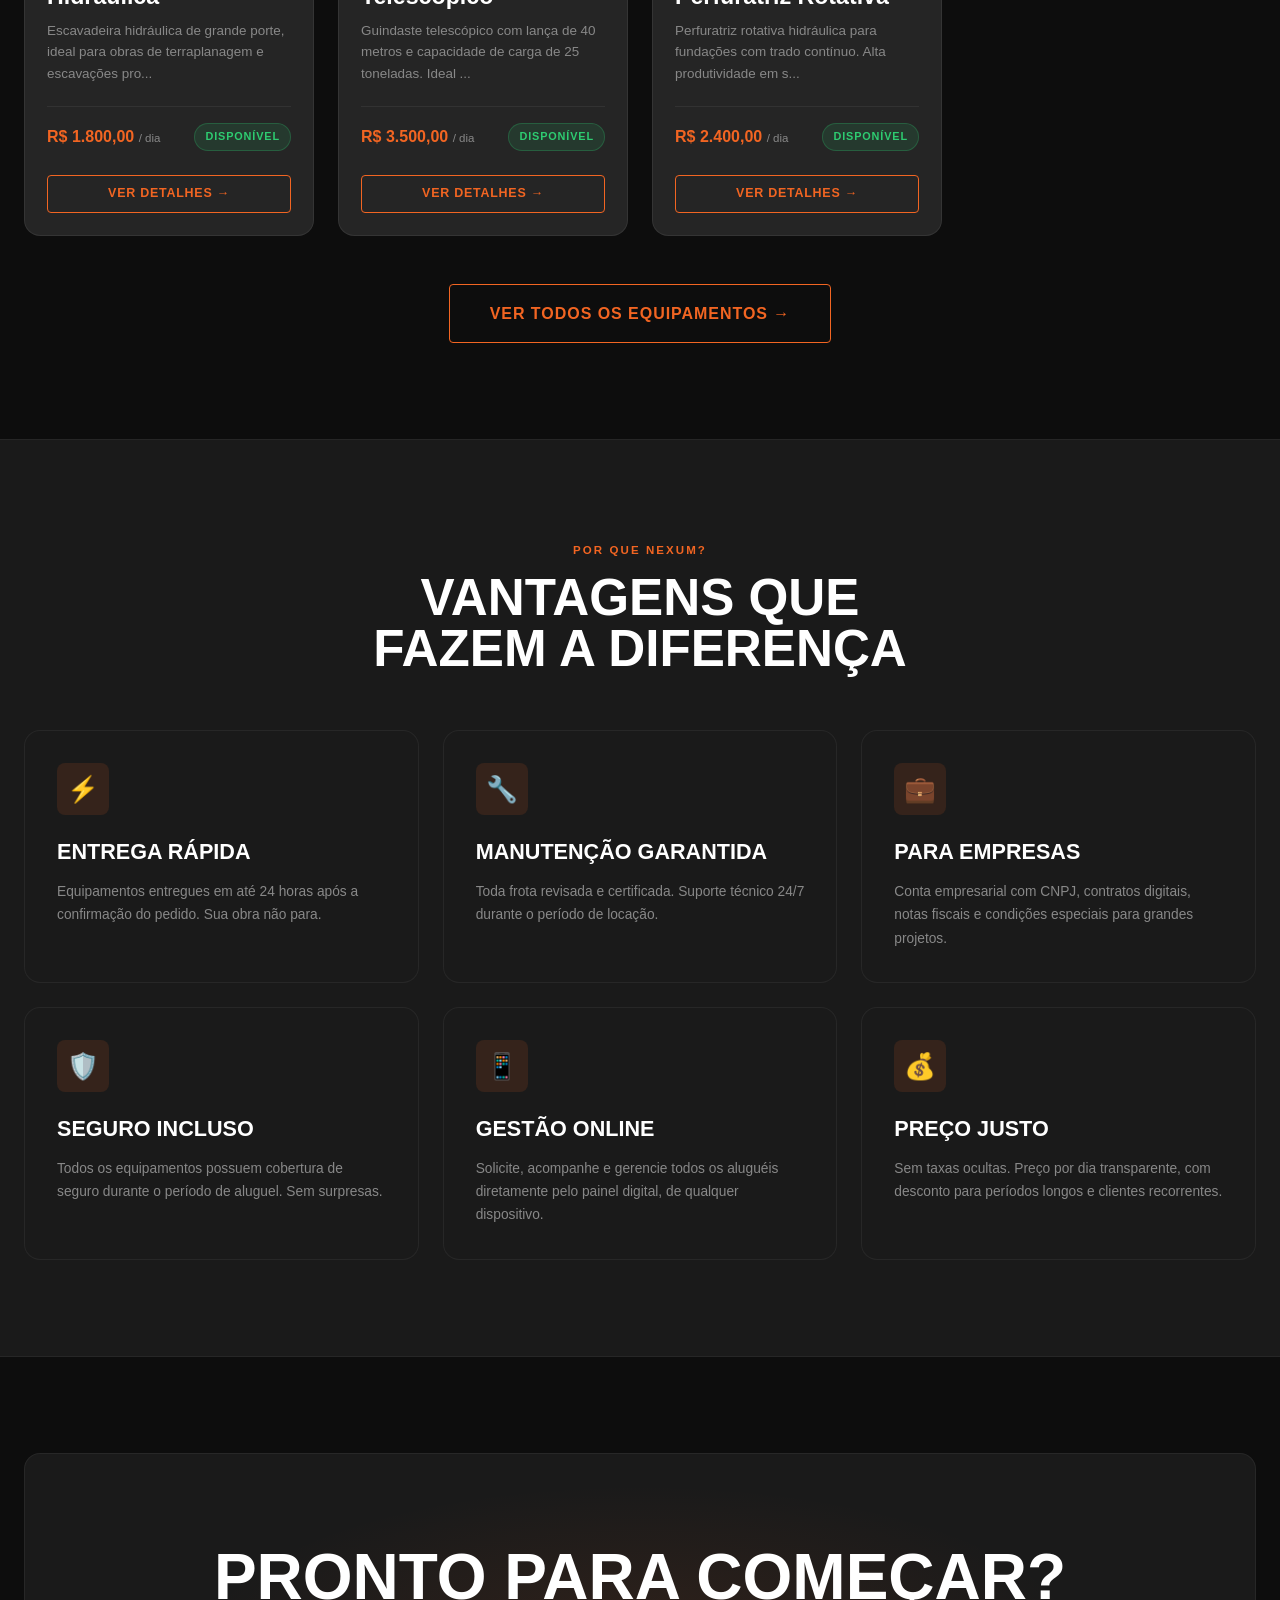
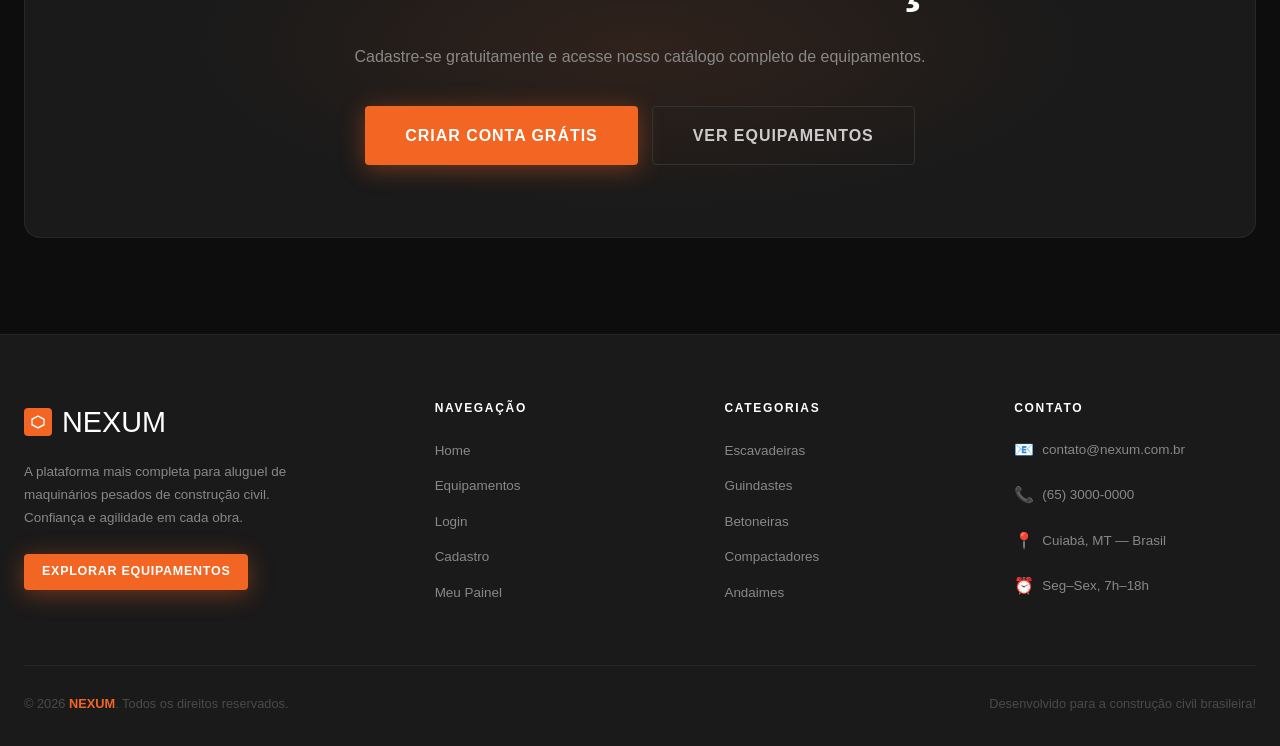
==== commit d3938ba8: "Altera imagens equipamentos" ====
--- a/index.html
+++ b/index.html
@@ -274,10 +274,10 @@
 
       <div class="footer-bottom">
         <p class="footer-copy">
-          © 2025 <strong>NEXUM</strong>. Todos os direitos reservados.
+          © 2026  <strong>NEXUM</strong>. Todos os direitos reservados.
         </p>
         <p class="footer-copy">
-          Desenvolvido com ⚙️ para a construção civil brasileira
+          Desenvolvido para a construção civil brasileira!
         </p>
       </div>
     </div>
--- a/style.css
+++ b/style.css
@@ -554,10 +554,10 @@
 
 .equip-card-img {
   width: 100%;
-  height: 200px;
+  height: 100%;
   background: var(--gray-700);
-  display: flex;
-  align-items: center;
+  object-fit: cover;
+  display: flex;
   justify-content: center;
   font-size: 4.5rem;
   position: relative;
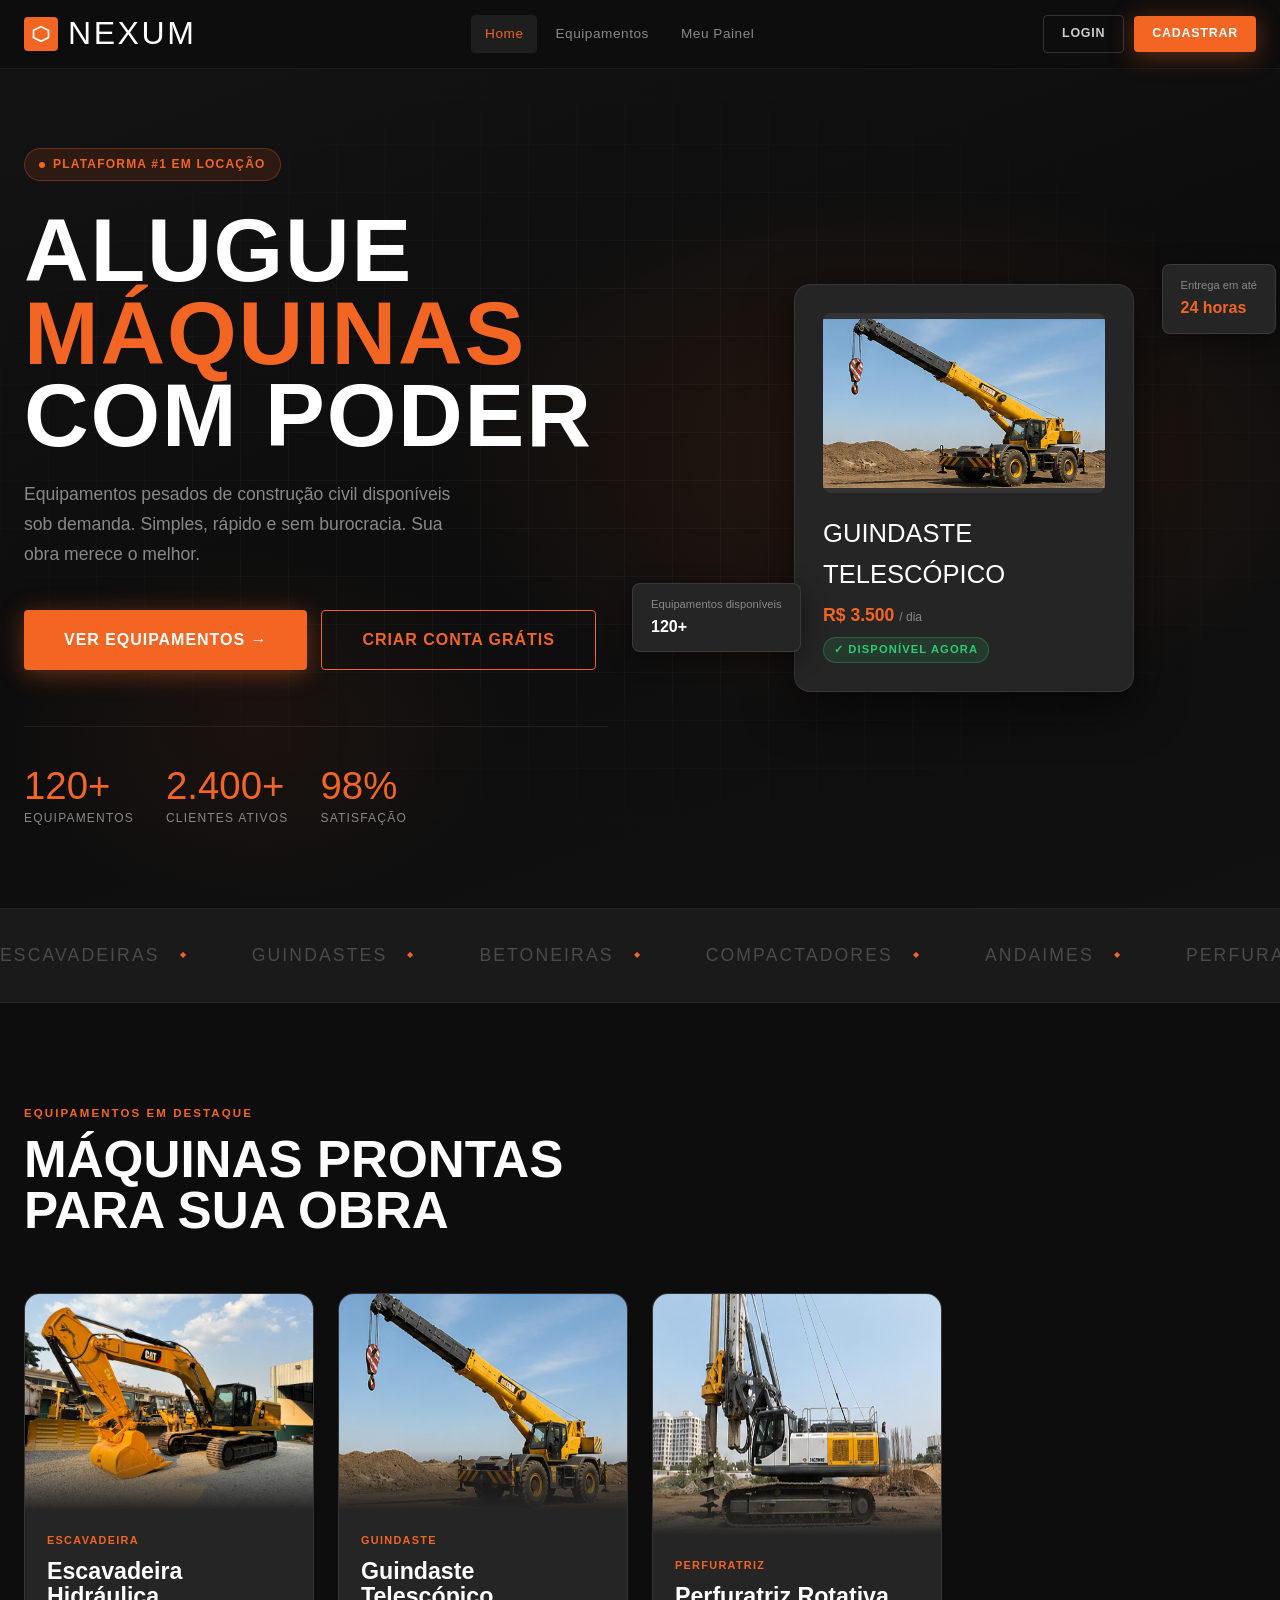
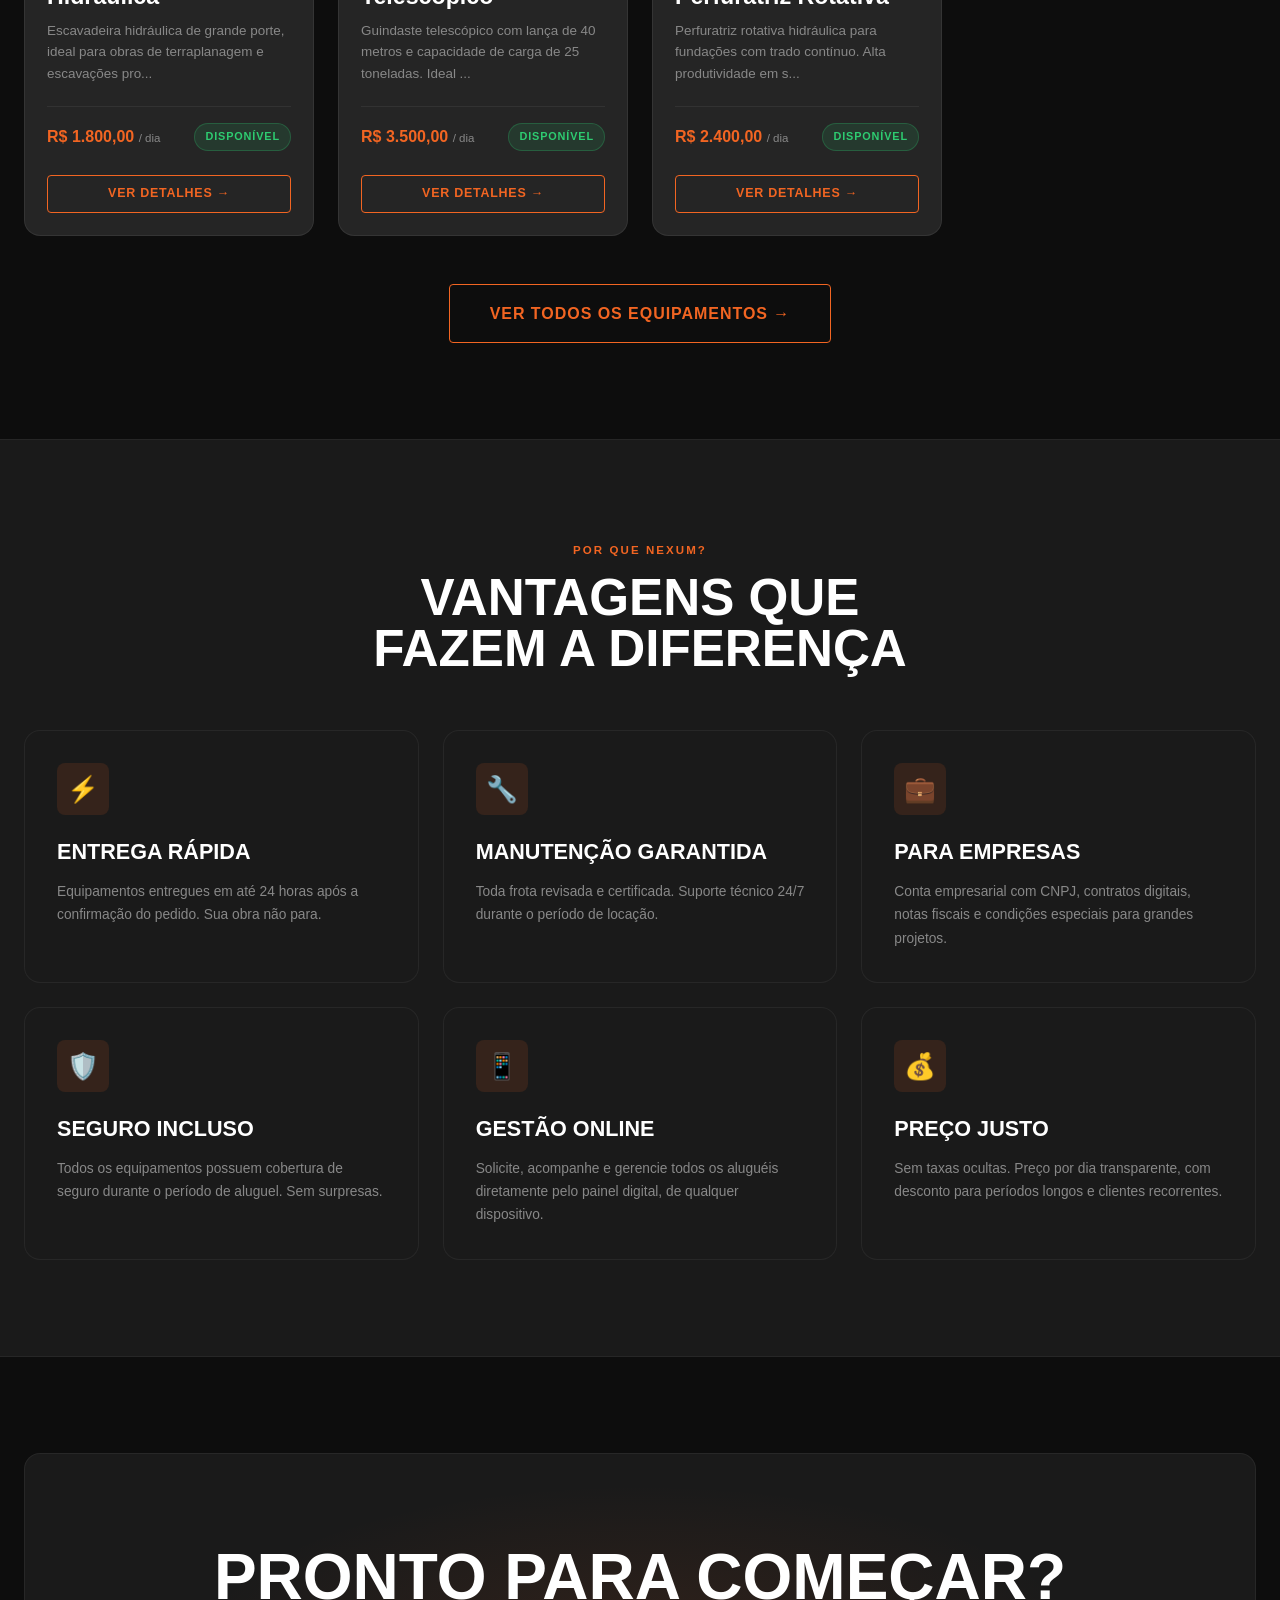
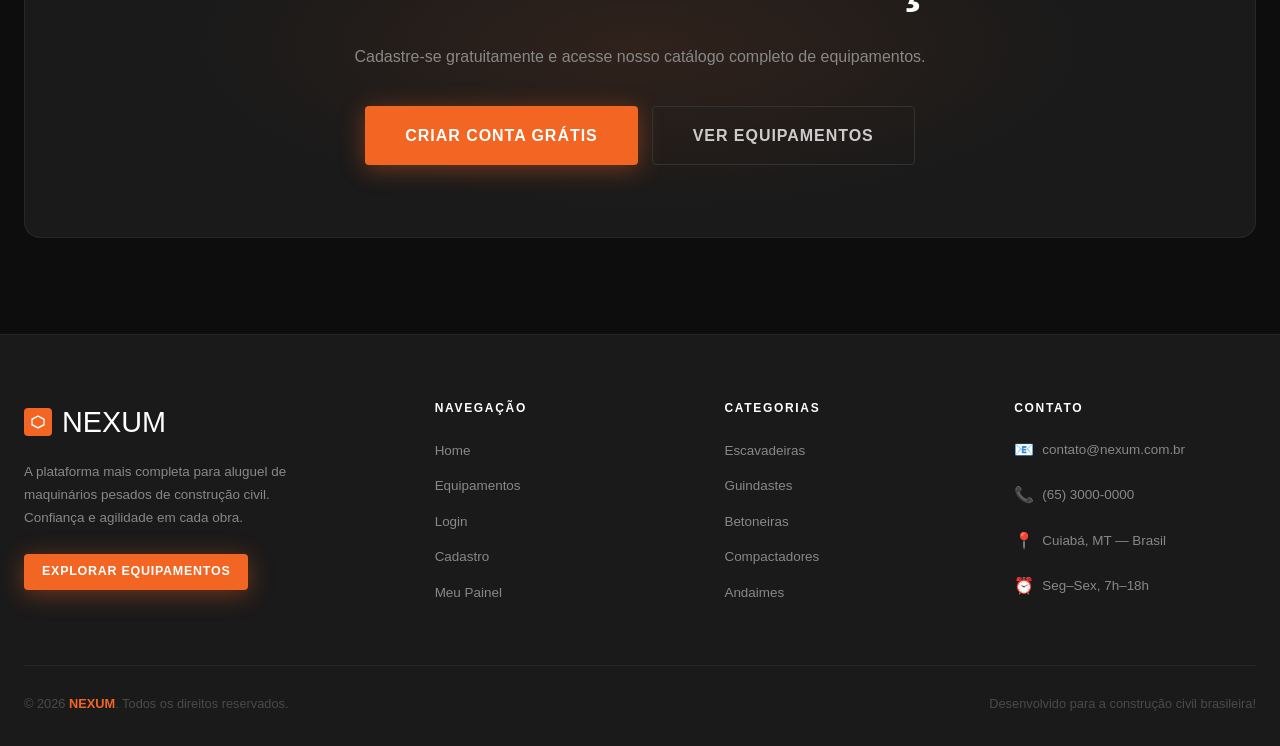
==== commit c0e79276: "Remove emoji meus alugueis e destaque" ====
--- a/index.html
+++ b/index.html
@@ -103,7 +103,7 @@
         <!-- Card visual -->
         <div class="hero-visual">
           <div class="hero-machine-card">
-            <div class="card-img">🏗️</div>
+            <div class="card-img"><img src="images/guindaste_telescopico.png"></div>
             <div class="card-name">GUINDASTE TELESCÓPICO</div>
             <div class="card-price">R$ 3.500 <span style="font-size:.75rem;color:var(--gray-400);font-weight:400">/ dia</span></div>
             <span class="card-badge">✓ Disponível Agora</span>
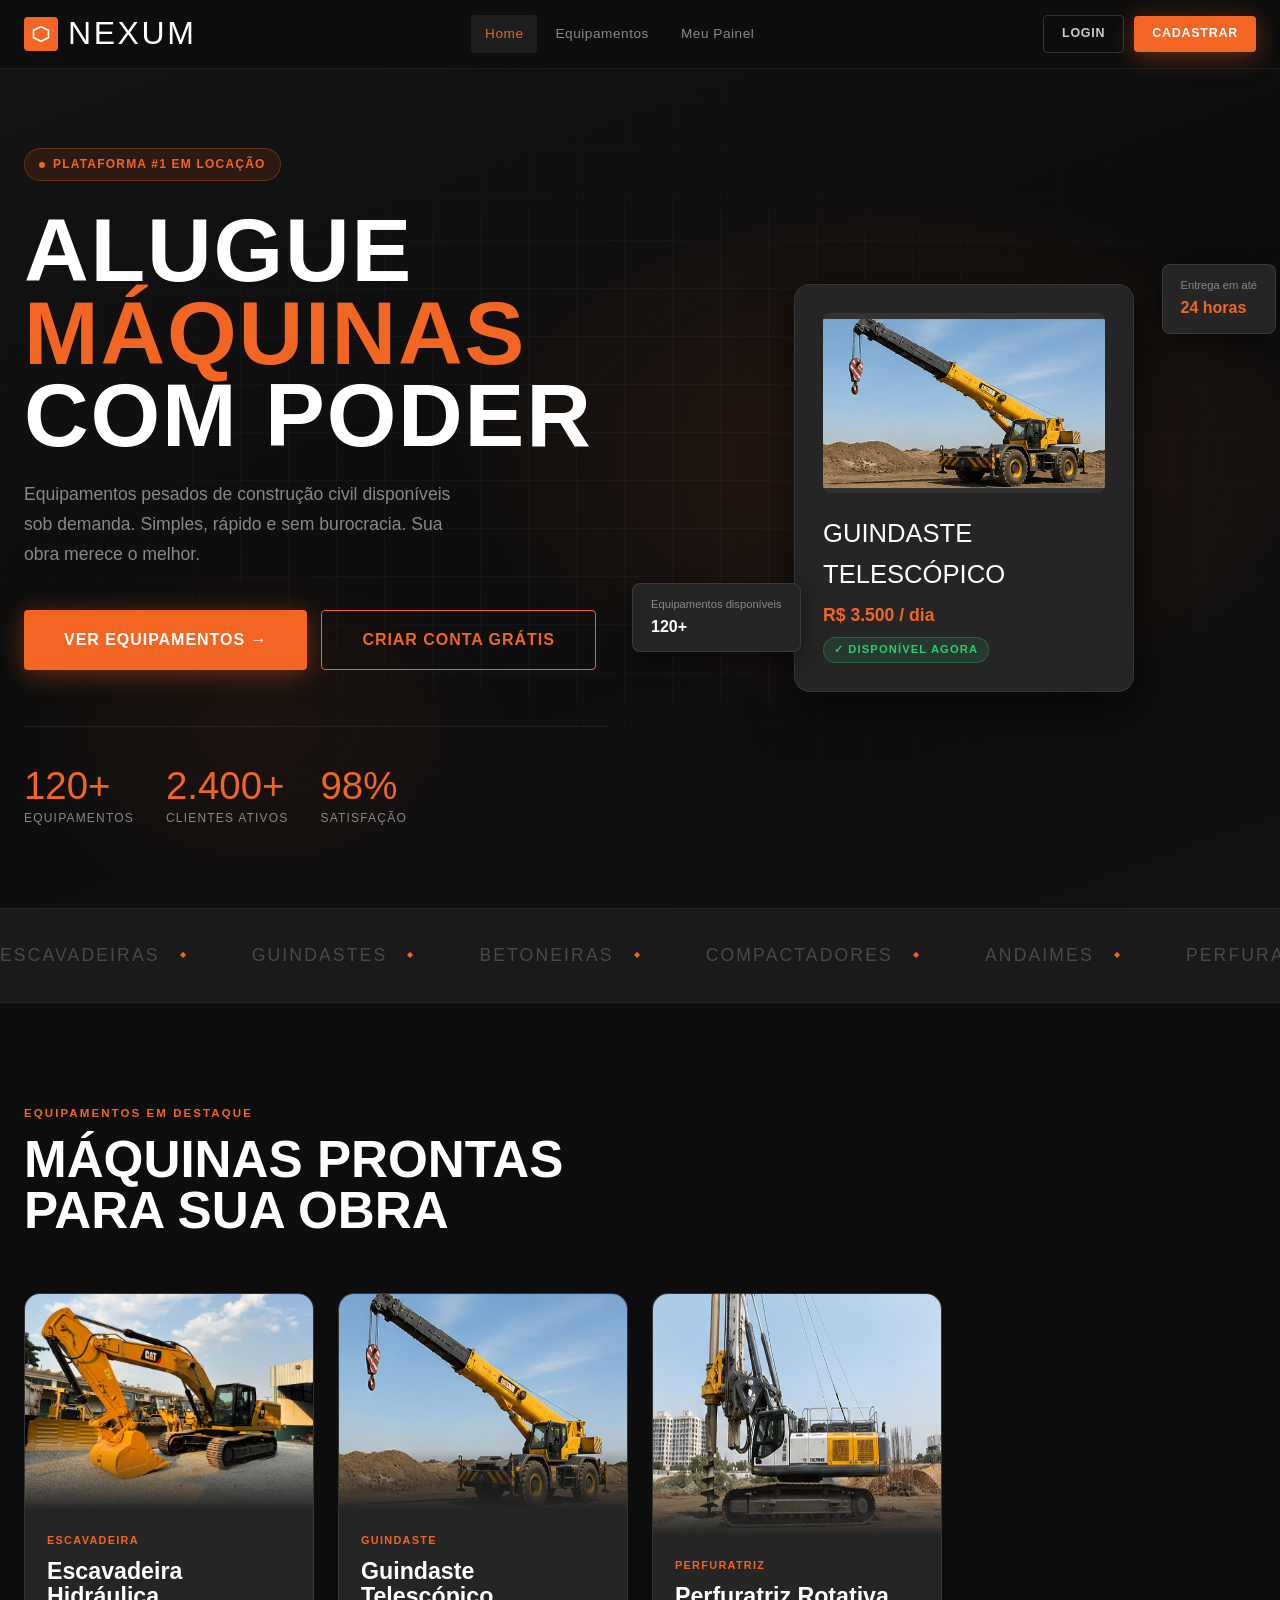
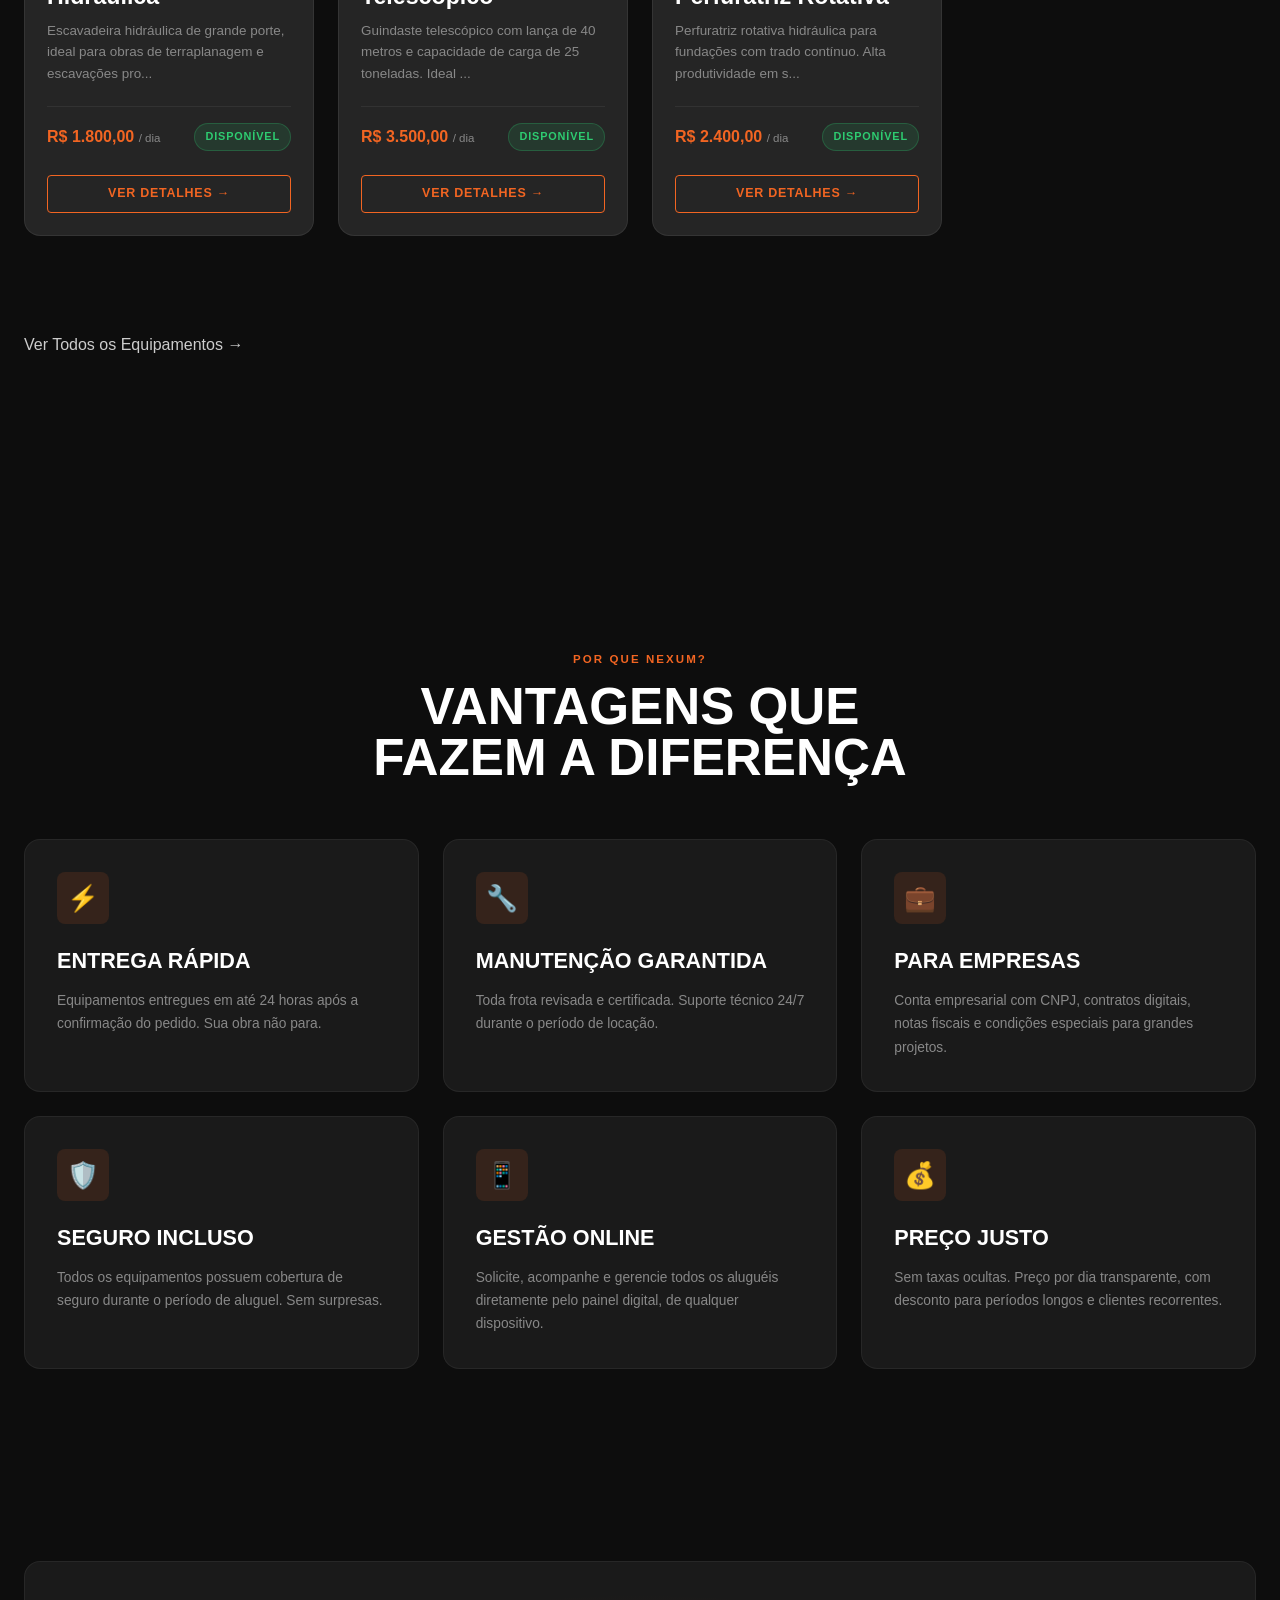
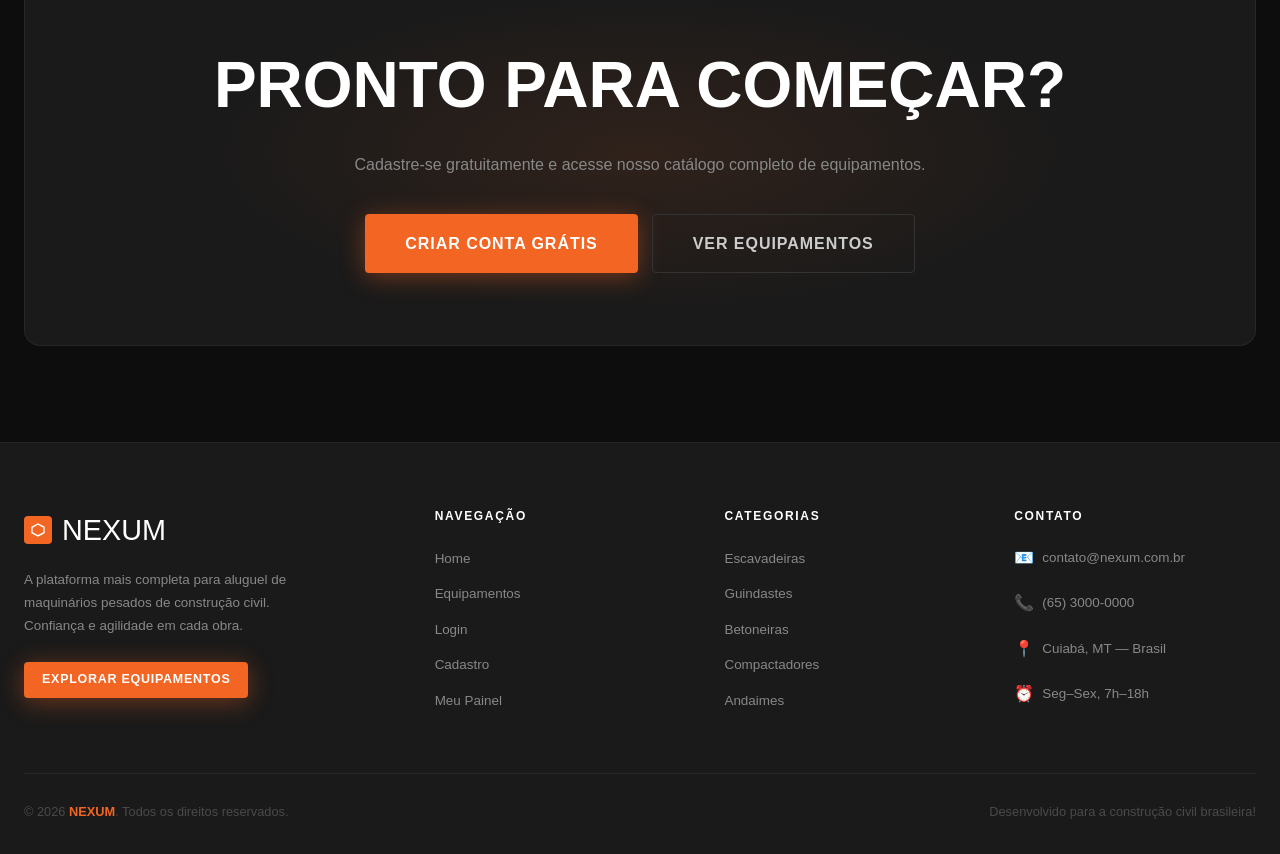
==== commit 3c6b688d: "criação do arquivo de edição de perfil do usuario" ====
--- a/index.html
+++ b/index.html
@@ -5,7 +5,7 @@
   <meta name="viewport" content="width=device-width, initial-scale=1.0" />
   <title>Nexum — Aluguel de Maquinários para Construção</title>
   <meta name="description" content="Alugue os melhores equipamentos para construção civil com facilidade e segurança. Escavadeiras, guindastes, betoneiras e muito mais." />
-  <link rel="stylesheet" href="style.css" />
+  <link rel="stylesheet" href="style.css">
   <link rel="icon" href="data:image/svg+xml,<svg xmlns='http://www.w3.org/2000/svg' viewBox='0 0 100 100'><text y='.9em' font-size='90'>⚙️</text></svg>" />
 </head>
 <body>
@@ -37,9 +37,9 @@
           <!-- Preenchido pelo JS -->
         </div>
 
-        <button class="nav-hamburger" aria-label="Menu">
-          <span></span><span></span><span></span>
-        </button>
+        <button class="nav-hamburger" aria-label="Menu" title="Abrir menu">
+  <span></span><span></span><span></span>
+</button>
       </div>
     </div>
 
@@ -103,9 +103,9 @@
         <!-- Card visual -->
         <div class="hero-visual">
           <div class="hero-machine-card">
-            <div class="card-img"><img src="images/guindaste_telescopico.png"></div>
+            <div class="card-img"><img src="images/guindaste_telescopico.png" alt="Guindaste telescópico disponível para aluguel"></div>
             <div class="card-name">GUINDASTE TELESCÓPICO</div>
-            <div class="card-price">R$ 3.500 <span style="font-size:.75rem;color:var(--gray-400);font-weight:400">/ dia</span></div>
+            <div class="card-price">R$ 3.500 <span class="price-period">/ dia</span></div>
             <span class="card-badge">✓ Disponível Agora</span>
           </div>
 
@@ -159,8 +159,7 @@
         <!-- Preenchido pelo JS -->
       </div>
 
-      <div style="text-align:center; margin-top:48px;" class="reveal">
-        <a href="equipamentos.html" class="btn btn-outline btn-lg">
+<section class="section" <section class="section section-dark-border">
           Ver Todos os Equipamentos →
         </a>
       </div>
@@ -168,7 +167,7 @@
   </section>
 
   <!-- ══════════════ FEATURES ══════════════ -->
-  <section class="section" style="background:var(--gray-900); border-top:1px solid rgba(255,255,255,0.05); border-bottom:1px solid rgba(255,255,255,0.05);">
+  <section class="section features-section">
     <div class="container">
       <div class="section-header text-center reveal">
         <span class="section-label">Por que Nexum?</span>
--- a/style.css
+++ b/style.css
@@ -55,7 +55,7 @@
 a { color: inherit; text-decoration: none; }
 img { max-width: 100%; display: block; }
 button { cursor: pointer; border: none; background: none; font-family: var(--ff-body); }
-input, select, textarea { font-family: var(--ff-body); }
+input, select, textarea {/* font-family: var(--ff-body); */}
 ul { list-style: none; }
 
 /* ---------- UTILITÁRIOS ---------- */
@@ -589,7 +589,7 @@
 }
 
 .equip-card-name {
-  font-family: var(--ff-display);
+  font-family: var(comic);
   font-size: 1.45rem;
   color: var(--white);
   line-height: 1.1;
@@ -1522,3 +1522,8 @@
   .hero-actions { flex-direction: column; }
   .filters { }
 }
+.section-dark-border {
+  background: var(--gray-900);
+  border-top: 1px solid rgba(255,255,255,0.05);
+  border-bottom: 1px solid rgba(255,255,255,0.05);
+}
